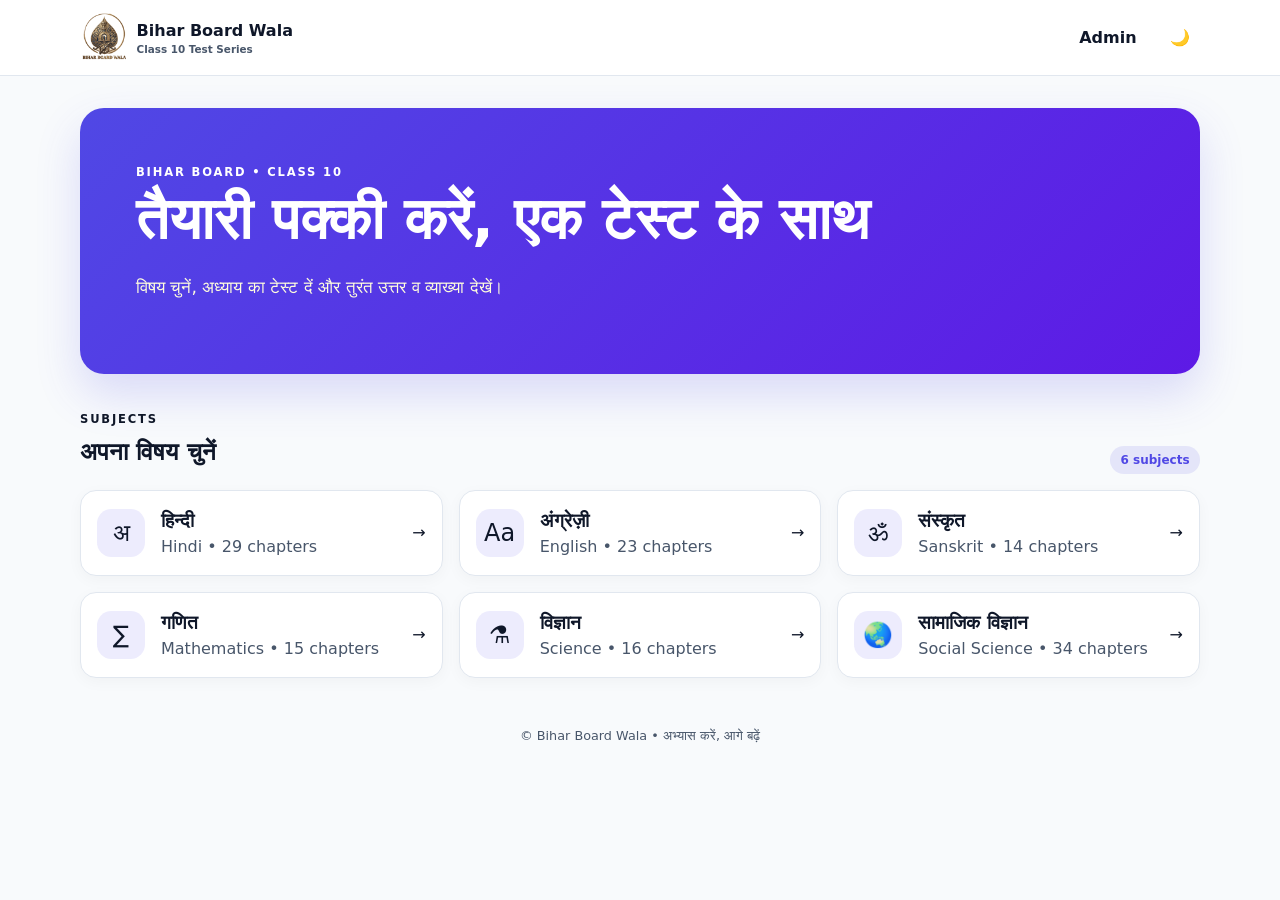
==== index.html @ a0577cb4 "Initial commit of Bihar Board Class 10 test series app. Co-authored-by: Cursor <cursoragent@cursor.c" ====
<!doctype html>
<html lang="hi">
<head>
  <meta charset="utf-8">
  <meta name="viewport" content="width=device-width,initial-scale=1">
  <meta name="theme-color" content="#4f46e5">
  <title>Bihar Board Wala Test Series</title>
  <link rel="icon" href="assets/img/logo-mark.png" type="image/png">
  <link rel="stylesheet" href="assets/css/style.css">
</head>
<body>
  <header class="site-header">
    <a class="brand" href="index.html"><img class="brand-logo" src="assets/img/logo.png" alt="Bihar Board Wala" width="46" height="50"><span>Bihar Board Wala<small>Class 10 Test Series</small></span></a>
    <nav><a class="btn btn-ghost admin-link" href="admin.html">Admin</a><button class="icon-btn theme-toggle" aria-label="Toggle dark mode"></button></nav>
  </header>
  <main class="container page-stack">
    <section class="hero">
      <span class="eyebrow">BIHAR BOARD • CLASS 10</span>
      <h1>तैयारी पक्की करें, एक टेस्ट के साथ</h1>
      <p>विषय चुनें, अध्याय का टेस्ट दें और तुरंत उत्तर व व्याख्या देखें।</p>
    </section>
    <section>
      <div class="section-heading"><div><span class="eyebrow">SUBJECTS</span><h2>अपना विषय चुनें</h2></div><span id="subject-count" class="badge badge-primary">6 subjects</span></div>
      <div id="subjects-grid" class="subject-grid loading-block">Loading subjects…</div>
    </section>
    <section id="history-section" hidden>
      <div class="section-heading"><div><span class="eyebrow">YOUR PROGRESS</span><h2>हाल के परिणाम</h2></div><button id="clear-history" class="btn btn-ghost">Clear</button></div>
      <div id="history-list" class="history-list"></div>
    </section>
  </main>
  <footer>© Bihar Board Wala • अभ्यास करें, आगे बढ़ें</footer>
  <script src="assets/js/ui.js"></script>
  <script src="assets/js/data.js"></script>
  <script>
    (async () => {
      try {
        const manifest = await BBWData.loadManifest();
        const subjects = manifest.classes[0].subjects;
        document.querySelector("#subject-count").textContent = `${subjects.length} subjects`;
        document.querySelector("#subjects-grid").classList.remove("loading-block");
        document.querySelector("#subjects-grid").innerHTML = subjects.map((s, i) => `
          <a class="subject-card" href="subject.html?subject=${encodeURIComponent(s.slug)}">
            <span class="subject-icon">${BBWUI.subjectIcon(s.slug)}</span>
            <div><h3>${BBWUI.escape(s.name.hi)}</h3><p>${BBWUI.escape(s.name.en)} • ${s.chapters.length} chapter${s.chapters.length === 1 ? "" : "s"}</p></div>
            <span class="arrow">→</span>
          </a>`).join("");
        renderHistory();
      } catch (error) {
        document.querySelector("#subjects-grid").innerHTML = BBWUI.errorState(error.message);
      }
    })();
    function renderHistory() {
      const history = BBWData.getHistory().slice(0, 6);
      if (!history.length) return;
      document.querySelector("#history-section").hidden = false;
      document.querySelector("#history-list").innerHTML = history.map(r => `
        <a class="history-row" href="result.html?attempt=${encodeURIComponent(r.attemptId)}">
          <span class="score-mini ${r.passed ? "success" : "warning"}">${Math.round(r.score)}%</span>
          <span><strong>${BBWUI.escape(r.quizTitle)}</strong><small>${new Date(r.submittedAt).toLocaleDateString("hi-IN")} • ${r.correctAnswers}/${r.totalQuestions} correct</small></span>
          <span class="arrow">→</span>
        </a>`).join("");
    }
    document.querySelector("#clear-history").addEventListener("click", () => { if (confirm("सभी पुराने परिणाम हटाएँ?")) { BBWData.clearHistory(); location.reload(); } });
  </script>
</body>
</html>
---- assets/css/style.css ----
:root{--background:210 40% 98%;--foreground:222 47% 11%;--card:0 0% 100%;--border:214 32% 91%;--muted:210 40% 96%;--muted-foreground:215 19% 35%;--primary:243 75% 59%;--warning:38 92% 50%;--success:160 84% 39%;--destructive:0 68% 54%;--radius:1rem;color-scheme:light}
.dark{--background:222 47% 7%;--foreground:210 40% 96%;--card:222 40% 11%;--border:217 25% 20%;--muted:217 25% 16%;--muted-foreground:215 20% 70%;--primary:243 80% 70%;--warning:38 92% 55%;--success:160 70% 46%;--destructive:0 75% 62%;color-scheme:dark}
*{box-sizing:border-box}html{scroll-behavior:smooth}body{margin:0;background:hsl(var(--background));color:hsl(var(--foreground));font-family:"Noto Sans Devanagari","Nirmala UI","Mangal",system-ui,sans-serif;line-height:1.5}button,input,textarea,select{font:inherit;color:inherit}button,a{touch-action:manipulation}a{color:inherit;text-decoration:none}button{cursor:pointer}button:disabled{cursor:not-allowed;opacity:.55}:focus-visible{outline:3px solid hsl(var(--primary)/.35);outline-offset:2px}.container{width:min(1120px,calc(100% - 2rem));margin:auto}.page-stack>*+*{margin-top:2rem}.site-header{position:relative;z-index:30;display:flex;align-items:center;justify-content:space-between;gap:1rem;padding:.8rem max(1rem,calc((100% - 1120px)/2));border-bottom:1px solid hsl(var(--border));background:hsl(var(--card)/.9);backdrop-filter:blur(12px)}.brand{display:flex;align-items:center;gap:.65rem;font-weight:800}.brand small{display:block;color:hsl(var(--muted-foreground));font-size:.65rem;font-weight:600;line-height:1.25;max-width:7.5rem}.brand-logo{display:block;height:3.1rem;width:auto;object-fit:contain}.site-header nav,.button-row{display:flex;align-items:center;gap:.5rem;flex-wrap:wrap}.icon-btn,.btn{border:1px solid transparent;border-radius:.75rem;background:none;padding:.65rem .9rem;font-weight:700}.icon-btn{width:2.5rem;height:2.5rem;padding:0}.btn-primary{background:hsl(var(--primary));color:white}.btn-saffron{background:hsl(var(--warning));color:#201300}.btn-outline{border-color:hsl(var(--border));background:hsl(var(--card))}.btn-ghost:hover,.icon-btn:hover{background:hsl(var(--muted))}.btn-danger{background:hsl(var(--destructive));color:white}.btn-success{background:hsl(var(--success));color:white}.btn-block{width:100%}.hero,.subject-hero{margin-top:2rem;padding:clamp(1.5rem,5vw,3.5rem);border-radius:calc(var(--radius) + .5rem);background:linear-gradient(135deg,hsl(var(--primary)),hsl(260 80% 50%));color:white;box-shadow:0 20px 45px hsl(var(--primary)/.18)}.hero{min-height:260px;display:flex;flex-direction:column;justify-content:center}.hero h1,.subject-hero h1{margin:.4rem 0;font-size:clamp(2rem,7vw,3.6rem);line-height:1.1}.hero p{max-width:650px;font-size:1.08rem;color:#fffddd}.eyebrow{font-size:.72rem;font-weight:900;letter-spacing:.16em}.section-heading{display:flex;justify-content:space-between;align-items:end;gap:1rem}.section-heading h2{margin:.25rem 0}.badge,.chip{display:inline-flex;align-items:center;gap:.35rem;border-radius:99px;padding:.3rem .65rem;font-size:.75rem;font-weight:800}.badge-primary{background:hsl(var(--primary)/.12);color:hsl(var(--primary))}.subject-grid{display:grid;grid-template-columns:1fr;gap:1rem;margin-top:1rem}.subject-card,.chapter-card,.history-row,.card{border:1px solid hsl(var(--border));background:hsl(var(--card));border-radius:var(--radius);box-shadow:0 4px 15px hsl(222 47% 11%/.035)}.subject-card,.chapter-card,.history-row{display:flex;align-items:center;gap:1rem;padding:1rem;transition:.18s}.subject-card:hover,.chapter-card:hover{transform:translateY(-2px);border-color:hsl(var(--primary)/.4);box-shadow:0 12px 28px hsl(var(--primary)/.09)}.subject-card h3,.subject-card p{margin:0}.subject-card p,.chapter-info small,.history-row small{display:block;color:hsl(var(--muted-foreground))}.subject-icon{display:grid;place-items:center;width:3rem;height:3rem;border-radius:.9rem;background:hsl(var(--primary)/.1);font-size:1.5rem}.subject-icon.large{width:4rem;height:4rem;font-size:2rem}.arrow{margin-left:auto}.chapter-list,.history-list{display:grid;gap:.8rem;margin-top:1rem}.chapter-number{font-weight:900;color:hsl(var(--primary))}.chapter-info{flex:1}.chapter-card.is-soon{opacity:.72;cursor:default;pointer-events:none}.chapter-info .chip{margin-right:.35rem}.score-mini{display:grid;place-items:center;width:3rem;height:3rem;border-radius:50%;font-weight:900}.score-mini.success{background:hsl(var(--success)/.12);color:hsl(var(--success))}.score-mini.warning{background:hsl(var(--warning)/.15);color:#8a5800}.empty-state,.error-state{text-align:center;padding:2rem;border:1px dashed hsl(var(--border));border-radius:var(--radius);color:hsl(var(--muted-foreground))}.error-state strong{display:block;color:hsl(var(--destructive))}.loading-block{color:hsl(var(--muted-foreground))}.breadcrumbs{display:flex;gap:.5rem;margin-top:1.2rem;color:hsl(var(--muted-foreground));font-size:.85rem}.subject-hero{display:flex;align-items:center;gap:1rem}.subject-hero p{margin:0;color:#eee}footer{text-align:center;padding:3rem 1rem;color:hsl(var(--muted-foreground));font-size:.8rem}
.card{padding:1rem}.card h1,.card h2,.card h3{margin-top:0}.stats-grid{display:grid;grid-template-columns:repeat(2,1fr);gap:.75rem}.stats-grid .card strong{display:block;font-size:1.35rem;margin-bottom:.2rem}.stat{text-align:center;padding:1rem;border-right:1px solid hsl(var(--border))}.stat:last-child{border:0}.stat strong{display:block;font-size:1.5rem}.muted{color:hsl(var(--muted-foreground))}.success{color:hsl(var(--success))}.warning{color:hsl(var(--warning))}.destructive{color:hsl(var(--destructive))}.progress{height:.55rem;border-radius:99px;background:hsl(var(--muted));overflow:hidden}.progress>span{display:block;height:100%;background:hsl(var(--warning));transition:width .2s}.chips{display:flex;flex-wrap:wrap;gap:.5rem}.chip{border:1px solid hsl(var(--border));background:hsl(var(--muted))}.chip.good{border-color:hsl(var(--success)/.3);background:hsl(var(--success)/.1);color:hsl(var(--success))}.chip.bad{border-color:hsl(var(--destructive)/.3);background:hsl(var(--destructive)/.1);color:hsl(var(--destructive))}.instructions{padding-left:1.4rem}.instructions li{margin:.55rem 0}.quiz-start{max-width:760px;margin:2rem auto}.start-header{margin:-1rem -1rem 1rem;padding:2rem 1rem;text-align:center;border-radius:var(--radius) var(--radius) 0 0;background:linear-gradient(135deg,hsl(var(--primary)),hsl(260 80% 50%));color:white}.start-stats{display:grid;grid-template-columns:repeat(3,1fr);margin:0 -1rem 1rem}.quiz-shell{padding-bottom:6rem}.quiz-top{position:sticky;top:0;z-index:20;padding:.7rem 1rem;border-bottom:1px solid hsl(var(--border));background:hsl(var(--background)/.94);backdrop-filter:blur(12px)}.quiz-top-row{display:flex;align-items:center;gap:.6rem}.timer{margin-left:auto;font-variant-numeric:tabular-nums;font-weight:900}.timer.warn{color:hsl(var(--warning))}.timer.danger{color:hsl(var(--destructive));animation:pulse .8s infinite}.urgent{margin:.7rem -1rem -.7rem;padding:.5rem;text-align:center;background:hsl(var(--destructive)/.1);color:hsl(var(--destructive));font-weight:800}.quiz-layout{width:min(1100px,calc(100% - 1.4rem));margin:1rem auto;display:grid;gap:1rem}.question-card{padding:0;overflow:hidden}.question-head{padding:1rem;background:hsl(var(--muted)/.55);border-bottom:1px solid hsl(var(--border))}.question-text{font-size:1.06rem;font-weight:700}.options{display:grid;gap:.65rem;padding:1rem}.option{display:flex;align-items:flex-start;gap:.75rem;padding:.9rem;border:1px solid hsl(var(--border));border-radius:.8rem;cursor:pointer}.option:hover,.option.selected{border-color:hsl(var(--warning)/.65);background:hsl(var(--warning)/.08)}.option input{position:absolute;opacity:0}.letter{display:grid;place-items:center;min-width:1.7rem;height:1.7rem;border-radius:50%;border:1px solid hsl(var(--border));font-weight:800}.selected .letter{background:hsl(var(--warning));color:#211400}.quiz-actions{display:flex;justify-content:space-between;gap:.5rem;flex-wrap:wrap;margin-top:1rem}.palette{display:grid;grid-template-columns:repeat(5,1fr);gap:.45rem}.palette button{aspect-ratio:1;border:1px solid hsl(var(--border));border-radius:.55rem;background:hsl(var(--background))}.palette button.answered{color:hsl(var(--success));background:hsl(var(--success)/.1)}.palette button.marked{box-shadow:inset 0 -4px hsl(var(--warning))}.palette button.current{outline:2px solid hsl(var(--primary));color:hsl(var(--primary))}.quiz-mobile-bar{position:fixed;z-index:25;left:0;right:0;bottom:0;display:flex;gap:.5rem;padding:.65rem;background:hsl(var(--card)/.95);border-top:1px solid hsl(var(--border))}.quiz-mobile-bar .btn{flex:1}.paused{padding:5rem 1rem;text-align:center}.sheet-backdrop{position:fixed;inset:0;z-index:90;background:#0008;display:grid;align-items:end}.sheet{max-height:85vh;overflow:auto;background:hsl(var(--card));border-radius:1.25rem 1.25rem 0 0;padding:1rem}.sheet-head{display:flex;align-items:center;justify-content:space-between}.sheet-head h2{margin:0}.sheet-close{border:0;background:transparent;font-size:1.5rem}.review-summary{display:grid;grid-template-columns:repeat(3,1fr);gap:.6rem;text-align:center}.review-summary strong{display:block;font-size:1.8rem}.result-wrap{max-width:900px;margin:2rem auto}.result-hero{border-color:hsl(var(--success)/.3)}.result-score{font-size:3.5rem;font-weight:900}.result-actions{display:flex;flex-wrap:wrap;gap:.6rem}.result-actions>*{flex:1}.review-filter{display:flex;gap:.4rem;overflow:auto;margin:1rem 0}.review-filter .active{background:hsl(var(--primary));color:white}.review-card{margin:.75rem 0}.review-card.correct{border-left:5px solid hsl(var(--success))}.review-card.wrong{border-left:5px solid hsl(var(--destructive))}.review-card.skipped{border-left:5px solid hsl(var(--warning))}.answer-line{padding:.55rem;border-radius:.5rem;background:hsl(var(--muted));margin:.4rem 0}.explanation{margin-top:.7rem;padding:.8rem;border-radius:.7rem;background:hsl(var(--primary)/.07)}
.admin-page{max-width:1200px;margin:1.5rem auto}.admin-grid{display:grid;gap:1rem}.admin-subject-tabs{display:flex;flex-wrap:wrap;gap:.45rem;margin:.8rem 0}.admin-subject-tabs button{border:1px solid hsl(var(--border));background:hsl(var(--card));border-radius:99px;padding:.45rem .8rem}.admin-subject-tabs button.active,.review-filter .active{background:hsl(var(--primary));color:white;border-color:transparent}.admin-subject-tabs small{opacity:.75;margin-left:.2rem}.admin-chapter-list{display:grid;gap:.5rem;max-height:360px;overflow:auto;margin-top:.7rem}.admin-chapter-item{display:flex;align-items:center;gap:.8rem;width:100%;text-align:left;padding:.75rem .9rem;border:1px solid hsl(var(--border));border-radius:.85rem;background:hsl(var(--background))}.admin-chapter-item.is-selected{border-color:hsl(var(--primary));background:hsl(var(--primary)/.08);box-shadow:0 0 0 3px hsl(var(--primary)/.12)}.admin-test-strip{display:flex;flex-wrap:wrap;gap:.45rem;margin-top:.7rem}.admin-test-item{border:1px solid hsl(var(--border));background:hsl(var(--card));border-radius:99px;padding:.4rem .8rem}.admin-test-item small{opacity:.75;margin-left:.15rem}.admin-test-item.is-selected{border-color:hsl(var(--primary));background:hsl(var(--primary)/.1);color:hsl(var(--primary))}.admin-test-item.is-new{border-style:dashed}.upload-zone{display:grid;place-items:center;min-height:150px;border:2px dashed hsl(var(--border));border-radius:var(--radius);text-align:center;padding:1rem;cursor:pointer}.upload-zone.drag{border-color:hsl(var(--primary));background:hsl(var(--primary)/.07)}textarea,input,select{width:100%;padding:.7rem;border:1px solid hsl(var(--border));border-radius:.65rem;background:hsl(var(--background))}textarea{min-height:100px;resize:vertical}.form-grid{display:grid;grid-template-columns:1fr;gap:.8rem}.field label,.field>span{display:block;margin-bottom:.3rem;font-size:.8rem;font-weight:800}.check-row{display:flex;align-items:center;gap:.6rem}.check-row input{width:auto}.admin-status{padding:.8rem;border-radius:.7rem;background:hsl(var(--muted))}.issue-list{max-height:220px;overflow:auto}.question-editor{padding:1rem;border:1px solid hsl(var(--border));border-radius:.8rem;margin:.8rem 0}.editor-toolbar{display:flex;justify-content:flex-end;gap:.3rem;flex-wrap:wrap}.answer-key{display:grid;gap:.7rem}.answer-item{padding:.8rem;border:1px solid hsl(var(--border));border-radius:.7rem}.math-display{display:block;overflow-x:auto;margin:.4rem 0}.sr-only{position:absolute;width:1px;height:1px;overflow:hidden;clip:rect(0,0,0,0)}
@keyframes pulse{50%{opacity:.55}}@media(min-width:650px){.subject-grid{grid-template-columns:repeat(2,1fr)}.stats-grid{grid-template-columns:repeat(4,1fr)}.form-grid{grid-template-columns:repeat(2,1fr)}.field.wide{grid-column:1/-1}.sheet{width:min(560px,100%);margin:auto;border-radius:1.25rem}.sheet-backdrop{place-items:center}}@media(min-width:900px){.subject-grid{grid-template-columns:repeat(3,1fr)}.quiz-layout{grid-template-columns:minmax(0,1fr) 280px}.palette-card{position:sticky;top:110px;height:max-content}.quiz-mobile-bar{display:none}.quiz-shell{padding-bottom:1rem}.admin-grid{grid-template-columns:360px minmax(0,1fr)}}@media(max-width:600px){.admin-link{display:none}.btn{padding:.6rem .7rem}.chapter-card{align-items:flex-start}.chapter-card>.btn{display:none}}@media print{.site-header,.result-actions,.review-filter,footer{display:none!important}body{background:white;color:black}.card{box-shadow:none;break-inside:avoid}.result-wrap{margin:0;max-width:none}}
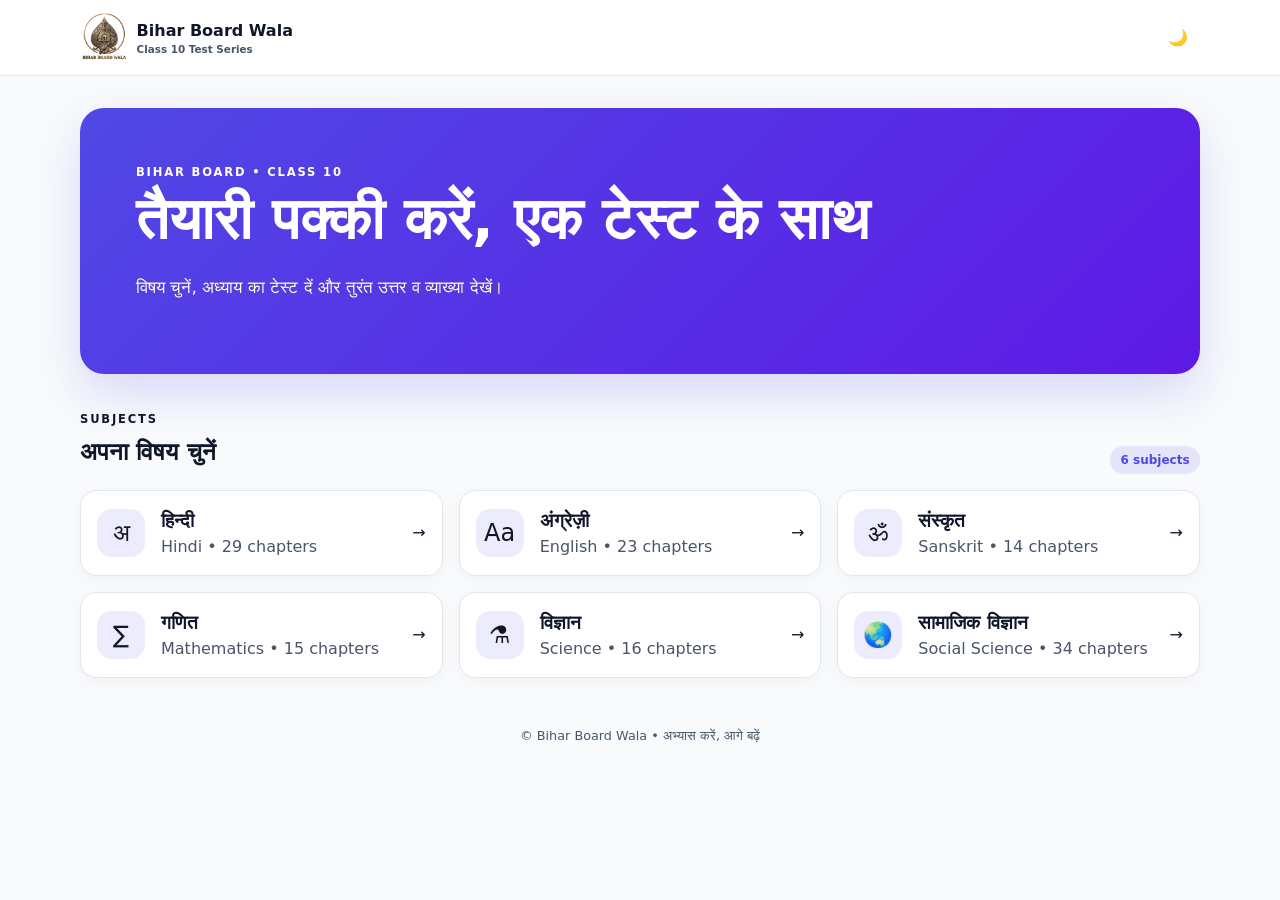
==== commit e29e66dc: "Unlink the admin page and move it to an unguessable URL Students could reach the publisher UI from a" ====
--- a/index.html
+++ b/index.html
@@ -11,7 +11,7 @@
 <body>
   <header class="site-header">
     <a class="brand" href="index.html"><img class="brand-logo" src="assets/img/logo.png" alt="Bihar Board Wala" width="46" height="50"><span>Bihar Board Wala<small>Class 10 Test Series</small></span></a>
-    <nav><a class="btn btn-ghost admin-link" href="admin.html">Admin</a><button class="icon-btn theme-toggle" aria-label="Toggle dark mode"></button></nav>
+    <nav><button class="icon-btn theme-toggle" aria-label="Toggle dark mode"></button></nav>
   </header>
   <main class="container page-stack">
     <section class="hero">
--- a/assets/css/style.css
+++ b/assets/css/style.css
@@ -1,6 +1,6 @@
 :root{--background:210 40% 98%;--foreground:222 47% 11%;--card:0 0% 100%;--border:214 32% 91%;--muted:210 40% 96%;--muted-foreground:215 19% 35%;--primary:243 75% 59%;--warning:38 92% 50%;--success:160 84% 39%;--destructive:0 68% 54%;--radius:1rem;color-scheme:light}
 .dark{--background:222 47% 7%;--foreground:210 40% 96%;--card:222 40% 11%;--border:217 25% 20%;--muted:217 25% 16%;--muted-foreground:215 20% 70%;--primary:243 80% 70%;--warning:38 92% 55%;--success:160 70% 46%;--destructive:0 75% 62%;color-scheme:dark}
-*{box-sizing:border-box}html{scroll-behavior:smooth}body{margin:0;background:hsl(var(--background));color:hsl(var(--foreground));font-family:"Noto Sans Devanagari","Nirmala UI","Mangal",system-ui,sans-serif;line-height:1.5}button,input,textarea,select{font:inherit;color:inherit}button,a{touch-action:manipulation}a{color:inherit;text-decoration:none}button{cursor:pointer}button:disabled{cursor:not-allowed;opacity:.55}:focus-visible{outline:3px solid hsl(var(--primary)/.35);outline-offset:2px}.container{width:min(1120px,calc(100% - 2rem));margin:auto}.page-stack>*+*{margin-top:2rem}.site-header{position:relative;z-index:30;display:flex;align-items:center;justify-content:space-between;gap:1rem;padding:.8rem max(1rem,calc((100% - 1120px)/2));border-bottom:1px solid hsl(var(--border));background:hsl(var(--card)/.9);backdrop-filter:blur(12px)}.brand{display:flex;align-items:center;gap:.65rem;font-weight:800}.brand small{display:block;color:hsl(var(--muted-foreground));font-size:.65rem;font-weight:600;line-height:1.25;max-width:7.5rem}.brand-logo{display:block;height:3.1rem;width:auto;object-fit:contain}.site-header nav,.button-row{display:flex;align-items:center;gap:.5rem;flex-wrap:wrap}.icon-btn,.btn{border:1px solid transparent;border-radius:.75rem;background:none;padding:.65rem .9rem;font-weight:700}.icon-btn{width:2.5rem;height:2.5rem;padding:0}.btn-primary{background:hsl(var(--primary));color:white}.btn-saffron{background:hsl(var(--warning));color:#201300}.btn-outline{border-color:hsl(var(--border));background:hsl(var(--card))}.btn-ghost:hover,.icon-btn:hover{background:hsl(var(--muted))}.btn-danger{background:hsl(var(--destructive));color:white}.btn-success{background:hsl(var(--success));color:white}.btn-block{width:100%}.hero,.subject-hero{margin-top:2rem;padding:clamp(1.5rem,5vw,3.5rem);border-radius:calc(var(--radius) + .5rem);background:linear-gradient(135deg,hsl(var(--primary)),hsl(260 80% 50%));color:white;box-shadow:0 20px 45px hsl(var(--primary)/.18)}.hero{min-height:260px;display:flex;flex-direction:column;justify-content:center}.hero h1,.subject-hero h1{margin:.4rem 0;font-size:clamp(2rem,7vw,3.6rem);line-height:1.1}.hero p{max-width:650px;font-size:1.08rem;color:#fffddd}.eyebrow{font-size:.72rem;font-weight:900;letter-spacing:.16em}.section-heading{display:flex;justify-content:space-between;align-items:end;gap:1rem}.section-heading h2{margin:.25rem 0}.badge,.chip{display:inline-flex;align-items:center;gap:.35rem;border-radius:99px;padding:.3rem .65rem;font-size:.75rem;font-weight:800}.badge-primary{background:hsl(var(--primary)/.12);color:hsl(var(--primary))}.subject-grid{display:grid;grid-template-columns:1fr;gap:1rem;margin-top:1rem}.subject-card,.chapter-card,.history-row,.card{border:1px solid hsl(var(--border));background:hsl(var(--card));border-radius:var(--radius);box-shadow:0 4px 15px hsl(222 47% 11%/.035)}.subject-card,.chapter-card,.history-row{display:flex;align-items:center;gap:1rem;padding:1rem;transition:.18s}.subject-card:hover,.chapter-card:hover{transform:translateY(-2px);border-color:hsl(var(--primary)/.4);box-shadow:0 12px 28px hsl(var(--primary)/.09)}.subject-card h3,.subject-card p{margin:0}.subject-card p,.chapter-info small,.history-row small{display:block;color:hsl(var(--muted-foreground))}.subject-icon{display:grid;place-items:center;width:3rem;height:3rem;border-radius:.9rem;background:hsl(var(--primary)/.1);font-size:1.5rem}.subject-icon.large{width:4rem;height:4rem;font-size:2rem}.arrow{margin-left:auto}.chapter-list,.history-list{display:grid;gap:.8rem;margin-top:1rem}.chapter-number{font-weight:900;color:hsl(var(--primary))}.chapter-info{flex:1}.chapter-card.is-soon{opacity:.72;cursor:default;pointer-events:none}.chapter-info .chip{margin-right:.35rem}.score-mini{display:grid;place-items:center;width:3rem;height:3rem;border-radius:50%;font-weight:900}.score-mini.success{background:hsl(var(--success)/.12);color:hsl(var(--success))}.score-mini.warning{background:hsl(var(--warning)/.15);color:#8a5800}.empty-state,.error-state{text-align:center;padding:2rem;border:1px dashed hsl(var(--border));border-radius:var(--radius);color:hsl(var(--muted-foreground))}.error-state strong{display:block;color:hsl(var(--destructive))}.loading-block{color:hsl(var(--muted-foreground))}.breadcrumbs{display:flex;gap:.5rem;margin-top:1.2rem;color:hsl(var(--muted-foreground));font-size:.85rem}.subject-hero{display:flex;align-items:center;gap:1rem}.subject-hero p{margin:0;color:#eee}footer{text-align:center;padding:3rem 1rem;color:hsl(var(--muted-foreground));font-size:.8rem}
-.card{padding:1rem}.card h1,.card h2,.card h3{margin-top:0}.stats-grid{display:grid;grid-template-columns:repeat(2,1fr);gap:.75rem}.stats-grid .card strong{display:block;font-size:1.35rem;margin-bottom:.2rem}.stat{text-align:center;padding:1rem;border-right:1px solid hsl(var(--border))}.stat:last-child{border:0}.stat strong{display:block;font-size:1.5rem}.muted{color:hsl(var(--muted-foreground))}.success{color:hsl(var(--success))}.warning{color:hsl(var(--warning))}.destructive{color:hsl(var(--destructive))}.progress{height:.55rem;border-radius:99px;background:hsl(var(--muted));overflow:hidden}.progress>span{display:block;height:100%;background:hsl(var(--warning));transition:width .2s}.chips{display:flex;flex-wrap:wrap;gap:.5rem}.chip{border:1px solid hsl(var(--border));background:hsl(var(--muted))}.chip.good{border-color:hsl(var(--success)/.3);background:hsl(var(--success)/.1);color:hsl(var(--success))}.chip.bad{border-color:hsl(var(--destructive)/.3);background:hsl(var(--destructive)/.1);color:hsl(var(--destructive))}.instructions{padding-left:1.4rem}.instructions li{margin:.55rem 0}.quiz-start{max-width:760px;margin:2rem auto}.start-header{margin:-1rem -1rem 1rem;padding:2rem 1rem;text-align:center;border-radius:var(--radius) var(--radius) 0 0;background:linear-gradient(135deg,hsl(var(--primary)),hsl(260 80% 50%));color:white}.start-stats{display:grid;grid-template-columns:repeat(3,1fr);margin:0 -1rem 1rem}.quiz-shell{padding-bottom:6rem}.quiz-top{position:sticky;top:0;z-index:20;padding:.7rem 1rem;border-bottom:1px solid hsl(var(--border));background:hsl(var(--background)/.94);backdrop-filter:blur(12px)}.quiz-top-row{display:flex;align-items:center;gap:.6rem}.timer{margin-left:auto;font-variant-numeric:tabular-nums;font-weight:900}.timer.warn{color:hsl(var(--warning))}.timer.danger{color:hsl(var(--destructive));animation:pulse .8s infinite}.urgent{margin:.7rem -1rem -.7rem;padding:.5rem;text-align:center;background:hsl(var(--destructive)/.1);color:hsl(var(--destructive));font-weight:800}.quiz-layout{width:min(1100px,calc(100% - 1.4rem));margin:1rem auto;display:grid;gap:1rem}.question-card{padding:0;overflow:hidden}.question-head{padding:1rem;background:hsl(var(--muted)/.55);border-bottom:1px solid hsl(var(--border))}.question-text{font-size:1.06rem;font-weight:700}.options{display:grid;gap:.65rem;padding:1rem}.option{display:flex;align-items:flex-start;gap:.75rem;padding:.9rem;border:1px solid hsl(var(--border));border-radius:.8rem;cursor:pointer}.option:hover,.option.selected{border-color:hsl(var(--warning)/.65);background:hsl(var(--warning)/.08)}.option input{position:absolute;opacity:0}.letter{display:grid;place-items:center;min-width:1.7rem;height:1.7rem;border-radius:50%;border:1px solid hsl(var(--border));font-weight:800}.selected .letter{background:hsl(var(--warning));color:#211400}.quiz-actions{display:flex;justify-content:space-between;gap:.5rem;flex-wrap:wrap;margin-top:1rem}.palette{display:grid;grid-template-columns:repeat(5,1fr);gap:.45rem}.palette button{aspect-ratio:1;border:1px solid hsl(var(--border));border-radius:.55rem;background:hsl(var(--background))}.palette button.answered{color:hsl(var(--success));background:hsl(var(--success)/.1)}.palette button.marked{box-shadow:inset 0 -4px hsl(var(--warning))}.palette button.current{outline:2px solid hsl(var(--primary));color:hsl(var(--primary))}.quiz-mobile-bar{position:fixed;z-index:25;left:0;right:0;bottom:0;display:flex;gap:.5rem;padding:.65rem;background:hsl(var(--card)/.95);border-top:1px solid hsl(var(--border))}.quiz-mobile-bar .btn{flex:1}.paused{padding:5rem 1rem;text-align:center}.sheet-backdrop{position:fixed;inset:0;z-index:90;background:#0008;display:grid;align-items:end}.sheet{max-height:85vh;overflow:auto;background:hsl(var(--card));border-radius:1.25rem 1.25rem 0 0;padding:1rem}.sheet-head{display:flex;align-items:center;justify-content:space-between}.sheet-head h2{margin:0}.sheet-close{border:0;background:transparent;font-size:1.5rem}.review-summary{display:grid;grid-template-columns:repeat(3,1fr);gap:.6rem;text-align:center}.review-summary strong{display:block;font-size:1.8rem}.result-wrap{max-width:900px;margin:2rem auto}.result-hero{border-color:hsl(var(--success)/.3)}.result-score{font-size:3.5rem;font-weight:900}.result-actions{display:flex;flex-wrap:wrap;gap:.6rem}.result-actions>*{flex:1}.review-filter{display:flex;gap:.4rem;overflow:auto;margin:1rem 0}.review-filter .active{background:hsl(var(--primary));color:white}.review-card{margin:.75rem 0}.review-card.correct{border-left:5px solid hsl(var(--success))}.review-card.wrong{border-left:5px solid hsl(var(--destructive))}.review-card.skipped{border-left:5px solid hsl(var(--warning))}.answer-line{padding:.55rem;border-radius:.5rem;background:hsl(var(--muted));margin:.4rem 0}.explanation{margin-top:.7rem;padding:.8rem;border-radius:.7rem;background:hsl(var(--primary)/.07)}
+*{box-sizing:border-box}html{scroll-behavior:smooth}body{margin:0;background:hsl(var(--background));color:hsl(var(--foreground));font-family:"Noto Sans Devanagari","Nirmala UI","Mangal",system-ui,sans-serif;line-height:1.5}button,input,textarea,select{font:inherit;color:inherit}button,a{touch-action:manipulation}a{color:inherit;text-decoration:none}button{cursor:pointer}button:disabled{cursor:not-allowed;opacity:.55}:focus-visible{outline:3px solid hsl(var(--primary)/.35);outline-offset:2px}.container{width:min(1120px,calc(100% - 2rem));margin:auto}.page-stack>*+*{margin-top:2rem}.site-header{position:relative;z-index:30;display:flex;align-items:center;justify-content:space-between;gap:1rem;padding:.8rem max(1rem,calc((100% - 1120px)/2));border-bottom:1px solid hsl(var(--border));background:hsl(var(--card)/.9);backdrop-filter:blur(12px)}.brand{display:flex;align-items:center;gap:.65rem;font-weight:800}.brand small{display:block;color:hsl(var(--muted-foreground));font-size:.65rem;font-weight:600;line-height:1.25;max-width:7.5rem}.brand-logo{display:block;height:3.1rem;width:auto;object-fit:contain}.site-header nav,.button-row{display:flex;align-items:center;gap:.5rem;flex-wrap:wrap}.icon-btn,.btn{border:1px solid transparent;border-radius:.75rem;background:none;padding:.65rem .9rem;font-weight:700}.btn{min-height:2.75rem}.icon-btn{width:2.75rem;height:2.75rem;padding:0}.btn-primary{background:hsl(var(--primary));color:white}.btn-saffron{background:hsl(var(--warning));color:#201300}.btn-outline{border-color:hsl(var(--border));background:hsl(var(--card))}.btn-ghost:hover,.icon-btn:hover{background:hsl(var(--muted))}.btn-danger{background:hsl(var(--destructive));color:white}.btn-success{background:hsl(var(--success));color:white}.btn-block{width:100%}.hero,.subject-hero{margin-top:2rem;padding:clamp(1.5rem,5vw,3.5rem);border-radius:calc(var(--radius) + .5rem);background:linear-gradient(135deg,hsl(var(--primary)),hsl(260 80% 50%));color:white;box-shadow:0 20px 45px hsl(var(--primary)/.18)}.hero{min-height:260px;display:flex;flex-direction:column;justify-content:center}.hero h1,.subject-hero h1{margin:.4rem 0;font-size:clamp(2rem,7vw,3.6rem);line-height:1.1}.hero p{max-width:650px;font-size:1.08rem;color:#fffddd}.eyebrow{font-size:.72rem;font-weight:900;letter-spacing:.16em}.section-heading{display:flex;justify-content:space-between;align-items:end;gap:1rem}.section-heading h2{margin:.25rem 0}.badge,.chip{display:inline-flex;align-items:center;gap:.35rem;border-radius:99px;padding:.3rem .65rem;font-size:.75rem;font-weight:800}.badge-primary{background:hsl(var(--primary)/.12);color:hsl(var(--primary))}.subject-grid{display:grid;grid-template-columns:1fr;gap:1rem;margin-top:1rem}.subject-card,.chapter-card,.history-row,.card{border:1px solid hsl(var(--border));background:hsl(var(--card));border-radius:var(--radius);box-shadow:0 4px 15px hsl(222 47% 11%/.035)}.subject-card,.chapter-card,.history-row{display:flex;align-items:center;gap:1rem;padding:1rem;transition:.18s}.subject-card:hover,.chapter-card:hover{transform:translateY(-2px);border-color:hsl(var(--primary)/.4);box-shadow:0 12px 28px hsl(var(--primary)/.09)}.subject-card h3,.subject-card p{margin:0}.subject-card p,.chapter-info small,.history-row small{display:block;color:hsl(var(--muted-foreground))}.subject-icon{display:grid;place-items:center;width:3rem;height:3rem;border-radius:.9rem;background:hsl(var(--primary)/.1);font-size:1.5rem}.subject-icon.large{width:4rem;height:4rem;font-size:2rem}.arrow{margin-left:auto}.chapter-list,.history-list{display:grid;gap:.8rem;margin-top:1rem}.chapter-number{font-weight:900;color:hsl(var(--primary))}.chapter-info{flex:1}.chapter-card.is-soon{opacity:.72;cursor:default;pointer-events:none}.chapter-info .chip{margin-right:.35rem}.score-mini{display:grid;place-items:center;width:3rem;height:3rem;border-radius:50%;font-weight:900}.score-mini.success{background:hsl(var(--success)/.12);color:hsl(var(--success))}.score-mini.warning{background:hsl(var(--warning)/.15);color:#8a5800}.empty-state,.error-state{text-align:center;padding:2rem;border:1px dashed hsl(var(--border));border-radius:var(--radius);color:hsl(var(--muted-foreground))}.error-state strong{display:block;color:hsl(var(--destructive))}.loading-block{color:hsl(var(--muted-foreground))}.breadcrumbs{display:flex;gap:.5rem;margin-top:1.2rem;color:hsl(var(--muted-foreground));font-size:.85rem}.subject-hero{display:flex;align-items:center;gap:1rem}.subject-hero p{margin:0;color:#eee}footer{text-align:center;padding:3rem 1rem;color:hsl(var(--muted-foreground));font-size:.8rem}
+.card{padding:1rem}.card h1,.card h2,.card h3{margin-top:0}.stats-grid{display:grid;grid-template-columns:repeat(2,1fr);gap:.75rem}.stats-grid .card strong{display:block;font-size:1.35rem;margin-bottom:.2rem}.stat{text-align:center;padding:1rem;border-right:1px solid hsl(var(--border))}.stat:last-child{border:0}.stat strong{display:block;font-size:1.5rem}.muted{color:hsl(var(--muted-foreground))}.success{color:hsl(var(--success))}.warning{color:hsl(var(--warning))}.destructive{color:hsl(var(--destructive))}.progress{height:.55rem;border-radius:99px;background:hsl(var(--muted));overflow:hidden}.progress>span{display:block;height:100%;background:hsl(var(--warning));transition:width .2s}.chips{display:flex;flex-wrap:wrap;gap:.5rem}.chip{border:1px solid hsl(var(--border));background:hsl(var(--muted))}.chip.good{border-color:hsl(var(--success)/.3);background:hsl(var(--success)/.1);color:hsl(var(--success))}.chip.bad{border-color:hsl(var(--destructive)/.3);background:hsl(var(--destructive)/.1);color:hsl(var(--destructive))}.instructions{padding-left:1.4rem}.instructions li{margin:.55rem 0}.quiz-start{max-width:760px;margin:2rem auto}.start-header{margin:-1rem -1rem 1rem;padding:2rem 1rem;text-align:center;border-radius:var(--radius) var(--radius) 0 0;background:linear-gradient(135deg,hsl(var(--primary)),hsl(260 80% 50%));color:white}.start-stats{display:grid;grid-template-columns:repeat(3,1fr);margin:0 -1rem 1rem}.quiz-shell{padding-bottom:6rem}.quiz-top{position:sticky;top:0;z-index:20;padding:.7rem 1rem;border-bottom:1px solid hsl(var(--border));background:hsl(var(--background)/.94);backdrop-filter:blur(12px)}.quiz-top-row{display:flex;align-items:center;gap:.6rem}.timer{margin-left:auto;font-variant-numeric:tabular-nums;font-weight:900}.timer.warn{color:hsl(var(--warning))}.timer.danger{color:hsl(var(--destructive));animation:pulse .8s infinite}.urgent{margin:.7rem -1rem -.7rem;padding:.5rem;text-align:center;background:hsl(var(--destructive)/.1);color:hsl(var(--destructive));font-weight:800}.quiz-layout{width:min(1100px,calc(100% - 1.4rem));margin:1rem auto;display:grid;gap:1rem}.palette-card{display:none}.question-card{padding:0;overflow:hidden}.question-head{padding:1rem;background:hsl(var(--muted)/.55);border-bottom:1px solid hsl(var(--border))}.question-text{font-size:1.06rem;font-weight:700}.options{display:grid;gap:.65rem;padding:1rem}.option{display:flex;align-items:flex-start;gap:.75rem;padding:.9rem;border:1px solid hsl(var(--border));border-radius:.8rem;cursor:pointer}.option:hover,.option.selected{border-color:hsl(var(--warning)/.65);background:hsl(var(--warning)/.08)}.option input{position:absolute;opacity:0}.letter{display:grid;place-items:center;min-width:1.7rem;height:1.7rem;border-radius:50%;border:1px solid hsl(var(--border));font-weight:800}.selected .letter{background:hsl(var(--warning));color:#211400}.quiz-actions{display:flex;justify-content:space-between;gap:.5rem;flex-wrap:wrap;margin-top:1rem}.palette{display:grid;grid-template-columns:repeat(5,1fr);gap:.45rem}.palette button{aspect-ratio:1;border:1px solid hsl(var(--border));border-radius:.55rem;background:hsl(var(--background))}.palette button.answered{color:hsl(var(--success));background:hsl(var(--success)/.1)}.palette button.marked{box-shadow:inset 0 -4px hsl(var(--warning))}.palette button.current{outline:2px solid hsl(var(--primary));color:hsl(var(--primary))}.quiz-mobile-bar{position:fixed;z-index:25;left:0;right:0;bottom:0;display:flex;gap:.5rem;padding:.65rem;background:hsl(var(--card)/.95);border-top:1px solid hsl(var(--border))}.quiz-mobile-bar .btn{flex:1}.paused{padding:5rem 1rem;text-align:center}.sheet-backdrop{position:fixed;inset:0;z-index:90;background:#0008;display:grid;align-items:end}body.sheet-open{overflow:hidden}.sheet{max-height:85vh;max-height:85dvh;overflow:auto;overscroll-behavior:contain;background:hsl(var(--card));border-radius:1.25rem 1.25rem 0 0;padding:1rem}.sheet-head{display:flex;align-items:center;justify-content:space-between}.sheet-head h2{margin:0}.sheet-close{border:0;background:transparent;font-size:1.5rem;min-width:2.75rem;min-height:2.75rem}.review-summary{display:grid;grid-template-columns:repeat(3,1fr);gap:.6rem;text-align:center}.review-summary strong{display:block;font-size:1.8rem}.result-wrap{max-width:900px;margin:2rem auto}.result-hero{border-color:hsl(var(--success)/.3)}.result-score{font-size:3.5rem;font-weight:900}.result-actions{display:flex;flex-wrap:wrap;gap:.6rem}.result-actions>*{flex:1}.review-filter{display:flex;gap:.4rem;overflow:auto;margin:1rem 0}.review-filter .active{background:hsl(var(--primary));color:white}.review-card{margin:.75rem 0}.review-card.correct{border-left:5px solid hsl(var(--success))}.review-card.wrong{border-left:5px solid hsl(var(--destructive))}.review-card.skipped{border-left:5px solid hsl(var(--warning))}.answer-line{padding:.55rem;border-radius:.5rem;background:hsl(var(--muted));margin:.4rem 0}.explanation{margin-top:.7rem;padding:.8rem;border-radius:.7rem;background:hsl(var(--primary)/.07)}
 .admin-page{max-width:1200px;margin:1.5rem auto}.admin-grid{display:grid;gap:1rem}.admin-subject-tabs{display:flex;flex-wrap:wrap;gap:.45rem;margin:.8rem 0}.admin-subject-tabs button{border:1px solid hsl(var(--border));background:hsl(var(--card));border-radius:99px;padding:.45rem .8rem}.admin-subject-tabs button.active,.review-filter .active{background:hsl(var(--primary));color:white;border-color:transparent}.admin-subject-tabs small{opacity:.75;margin-left:.2rem}.admin-chapter-list{display:grid;gap:.5rem;max-height:360px;overflow:auto;margin-top:.7rem}.admin-chapter-item{display:flex;align-items:center;gap:.8rem;width:100%;text-align:left;padding:.75rem .9rem;border:1px solid hsl(var(--border));border-radius:.85rem;background:hsl(var(--background))}.admin-chapter-item.is-selected{border-color:hsl(var(--primary));background:hsl(var(--primary)/.08);box-shadow:0 0 0 3px hsl(var(--primary)/.12)}.admin-test-strip{display:flex;flex-wrap:wrap;gap:.45rem;margin-top:.7rem}.admin-test-item{border:1px solid hsl(var(--border));background:hsl(var(--card));border-radius:99px;padding:.4rem .8rem}.admin-test-item small{opacity:.75;margin-left:.15rem}.admin-test-item.is-selected{border-color:hsl(var(--primary));background:hsl(var(--primary)/.1);color:hsl(var(--primary))}.admin-test-item.is-new{border-style:dashed}.upload-zone{display:grid;place-items:center;min-height:150px;border:2px dashed hsl(var(--border));border-radius:var(--radius);text-align:center;padding:1rem;cursor:pointer}.upload-zone.drag{border-color:hsl(var(--primary));background:hsl(var(--primary)/.07)}textarea,input,select{width:100%;padding:.7rem;border:1px solid hsl(var(--border));border-radius:.65rem;background:hsl(var(--background))}textarea{min-height:100px;resize:vertical}.form-grid{display:grid;grid-template-columns:1fr;gap:.8rem}.field label,.field>span{display:block;margin-bottom:.3rem;font-size:.8rem;font-weight:800}.check-row{display:flex;align-items:center;gap:.6rem}.check-row input{width:auto}.admin-status{padding:.8rem;border-radius:.7rem;background:hsl(var(--muted))}.issue-list{max-height:220px;overflow:auto}.question-editor{padding:1rem;border:1px solid hsl(var(--border));border-radius:.8rem;margin:.8rem 0}.editor-toolbar{display:flex;justify-content:flex-end;gap:.3rem;flex-wrap:wrap}.answer-key{display:grid;gap:.7rem}.answer-item{padding:.8rem;border:1px solid hsl(var(--border));border-radius:.7rem}.math-display{display:block;overflow-x:auto;margin:.4rem 0}.sr-only{position:absolute;width:1px;height:1px;overflow:hidden;clip:rect(0,0,0,0)}
-@keyframes pulse{50%{opacity:.55}}@media(min-width:650px){.subject-grid{grid-template-columns:repeat(2,1fr)}.stats-grid{grid-template-columns:repeat(4,1fr)}.form-grid{grid-template-columns:repeat(2,1fr)}.field.wide{grid-column:1/-1}.sheet{width:min(560px,100%);margin:auto;border-radius:1.25rem}.sheet-backdrop{place-items:center}}@media(min-width:900px){.subject-grid{grid-template-columns:repeat(3,1fr)}.quiz-layout{grid-template-columns:minmax(0,1fr) 280px}.palette-card{position:sticky;top:110px;height:max-content}.quiz-mobile-bar{display:none}.quiz-shell{padding-bottom:1rem}.admin-grid{grid-template-columns:360px minmax(0,1fr)}}@media(max-width:600px){.admin-link{display:none}.btn{padding:.6rem .7rem}.chapter-card{align-items:flex-start}.chapter-card>.btn{display:none}}@media print{.site-header,.result-actions,.review-filter,footer{display:none!important}body{background:white;color:black}.card{box-shadow:none;break-inside:avoid}.result-wrap{margin:0;max-width:none}}
+@keyframes pulse{50%{opacity:.55}}@media(min-width:650px){.subject-grid{grid-template-columns:repeat(2,1fr)}.stats-grid{grid-template-columns:repeat(4,1fr)}.form-grid{grid-template-columns:repeat(2,1fr)}.field.wide{grid-column:1/-1}.sheet{width:min(560px,100%);margin:auto;border-radius:1.25rem}.sheet-backdrop{place-items:center}}@media(min-width:900px){.subject-grid{grid-template-columns:repeat(3,1fr)}.quiz-layout{grid-template-columns:minmax(0,1fr) 280px}.palette-card{display:block;position:sticky;top:110px;height:max-content}.quiz-mobile-bar{display:none}.quiz-shell{padding-bottom:1rem}.admin-grid{grid-template-columns:360px minmax(0,1fr)}}@media(max-width:600px){.btn{padding:.6rem .7rem;min-height:2.75rem}.chapter-card{align-items:flex-start}.chapter-card>.btn{display:none}}@media(prefers-reduced-motion:reduce){*,*::before,*::after{animation-duration:.01ms!important;animation-iteration-count:1!important;transition-duration:.01ms!important}html{scroll-behavior:auto}}@media(max-height:480px) and (orientation:landscape){.quiz-top{position:static}.quiz-shell{padding-bottom:4.5rem}.hero{min-height:auto}}@media(max-width:380px){.site-header{gap:.5rem;padding-left:.75rem;padding-right:.75rem}.brand{gap:.45rem;font-size:.95rem;min-width:0}.brand-logo{height:2.4rem}.site-header nav{flex-shrink:0}.stat{padding:.7rem .35rem}.stat strong{font-size:1.2rem}.review-summary strong{font-size:1.4rem}}@media print{.site-header,.result-actions,.review-filter,footer{display:none!important}body{background:white;color:black}.card{box-shadow:none;break-inside:avoid}.result-wrap{margin:0;max-width:none}}
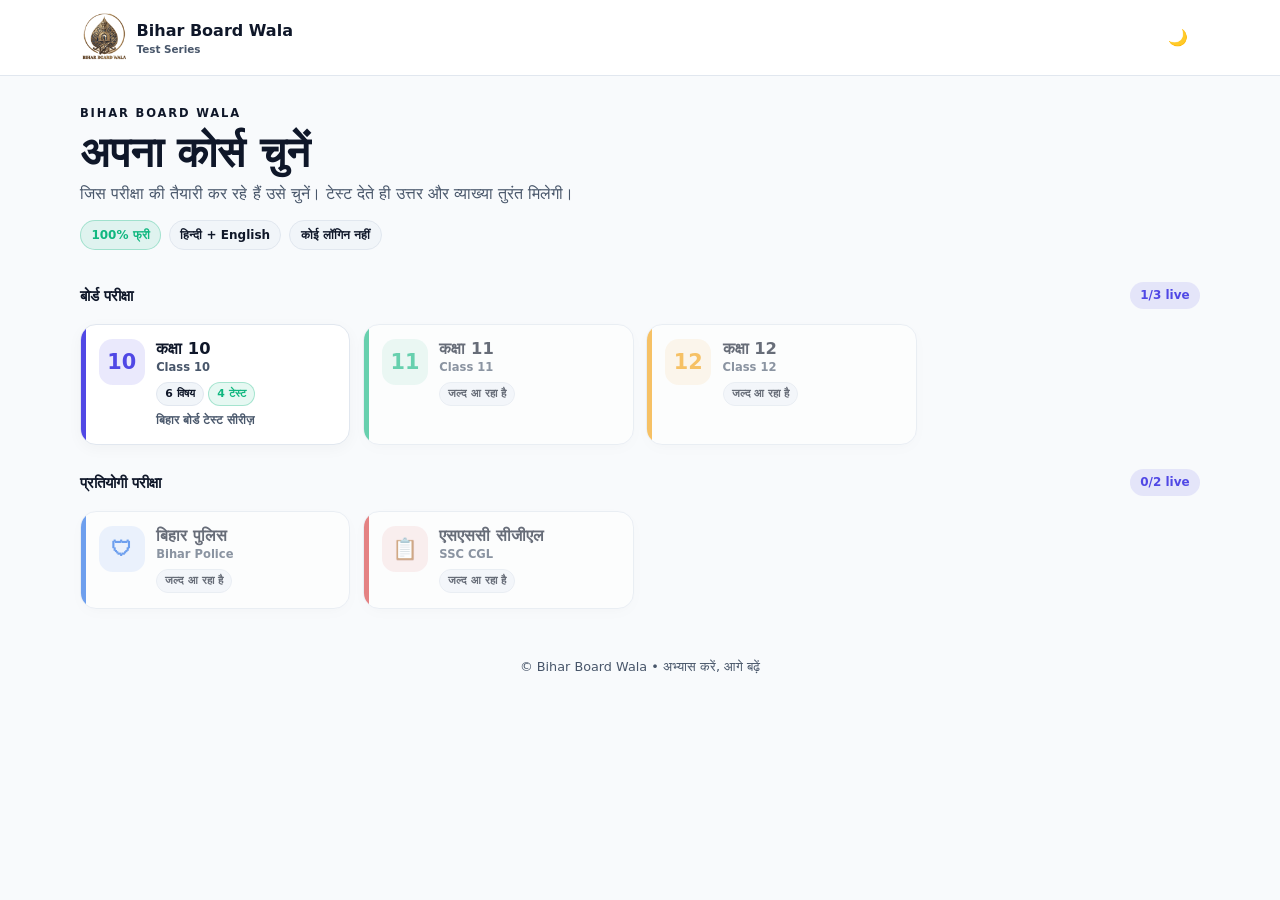
==== commit fa5b9823: "Restructure into a multi-course platform Split the single Class 10 manifest into a small root course" ====
--- a/index.html
+++ b/index.html
@@ -10,19 +10,19 @@
 </head>
 <body>
   <header class="site-header">
-    <a class="brand" href="index.html"><img class="brand-logo" src="assets/img/logo.png" alt="Bihar Board Wala" width="46" height="50"><span>Bihar Board Wala<small>Class 10 Test Series</small></span></a>
+    <a class="brand" href="index.html?pick=1"><img class="brand-logo" src="assets/img/logo.png" alt="Bihar Board Wala" width="46" height="50"><span>Bihar Board Wala<small>Test Series</small></span></a>
     <nav><button class="icon-btn theme-toggle" aria-label="Toggle dark mode"></button></nav>
   </header>
   <main class="container page-stack">
-    <section class="hero">
-      <span class="eyebrow">BIHAR BOARD • CLASS 10</span>
-      <h1>तैयारी पक्की करें, एक टेस्ट के साथ</h1>
-      <p>विषय चुनें, अध्याय का टेस्ट दें और तुरंत उत्तर व व्याख्या देखें।</p>
+    <section class="pick-hero">
+      <span class="eyebrow">BIHAR BOARD WALA</span>
+      <h1>अपना कोर्स चुनें</h1>
+      <p>जिस परीक्षा की तैयारी कर रहे हैं उसे चुनें। टेस्ट देते ही उत्तर और व्याख्या तुरंत मिलेगी।</p>
+      <div class="chips" style="margin-top:.9rem">
+        <span class="chip good">100% फ्री</span><span class="chip">हिन्दी + English</span><span class="chip">कोई लॉगिन नहीं</span>
+      </div>
     </section>
-    <section>
-      <div class="section-heading"><div><span class="eyebrow">SUBJECTS</span><h2>अपना विषय चुनें</h2></div><span id="subject-count" class="badge badge-primary">6 subjects</span></div>
-      <div id="subjects-grid" class="subject-grid loading-block">Loading subjects…</div>
-    </section>
+    <section id="course-groups" class="loading-block">Loading courses…</section>
     <section id="history-section" hidden>
       <div class="section-heading"><div><span class="eyebrow">YOUR PROGRESS</span><h2>हाल के परिणाम</h2></div><button id="clear-history" class="btn btn-ghost">Clear</button></div>
       <div id="history-list" class="history-list"></div>
@@ -32,31 +32,48 @@
   <script src="assets/js/ui.js"></script>
   <script src="assets/js/data.js"></script>
   <script>
+    const redirected = (() => {
+      const params = new URLSearchParams(location.search);
+      if (params.get("pick") === "1") return false;
+      const target = BBWData.courseParam() || BBWData.storedCourse();
+      if (!target) return false;
+      location.replace(`course.html?course=${encodeURIComponent(target)}`);
+      return true;
+    })();
+    const TYPE_LABELS = { board: "बोर्ड परीक्षा", competition: "प्रतियोगी परीक्षा" };
     (async () => {
+      if (redirected) return;
       try {
-        const manifest = await BBWData.loadManifest();
-        const subjects = manifest.classes[0].subjects;
-        document.querySelector("#subject-count").textContent = `${subjects.length} subjects`;
-        document.querySelector("#subjects-grid").classList.remove("loading-block");
-        document.querySelector("#subjects-grid").innerHTML = subjects.map((s, i) => `
-          <a class="subject-card" href="subject.html?subject=${encodeURIComponent(s.slug)}">
-            <span class="subject-icon">${BBWUI.subjectIcon(s.slug)}</span>
-            <div><h3>${BBWUI.escape(s.name.hi)}</h3><p>${BBWUI.escape(s.name.en)} • ${s.chapters.length} chapter${s.chapters.length === 1 ? "" : "s"}</p></div>
-            <span class="arrow">→</span>
-          </a>`).join("");
-        renderHistory();
+        const courses = await BBWData.loadCourses();
+        if (!courses.length) throw new Error("कोई कोर्स नहीं मिला। data/manifest.json जाँचें।");
+        const groups = new Map();
+        courses.forEach(c => {
+          const key = c.type || "other";
+          if (!groups.has(key)) groups.set(key, []);
+          groups.get(key).push(c);
+        });
+        const container = document.querySelector("#course-groups");
+        container.classList.remove("loading-block");
+        container.innerHTML = [...groups].map(([type, list]) => `
+          <div class="course-group">
+            <div class="section-heading"><div><h3>${BBWUI.escape(TYPE_LABELS[type] || "अन्य कोर्स")}</h3></div><span class="badge badge-primary">${list.filter(c => c.status !== "coming-soon").length}/${list.length} live</span></div>
+            <div class="course-grid">${list.map(c => BBWUI.courseCard(c, BBWData.courseProgress(c.slug))).join("")}</div>
+          </div>`).join("");
+        renderHistory(courses);
       } catch (error) {
-        document.querySelector("#subjects-grid").innerHTML = BBWUI.errorState(error.message);
+        document.querySelector("#course-groups").classList.remove("loading-block");
+        document.querySelector("#course-groups").innerHTML = BBWUI.errorState(error.message);
       }
     })();
-    function renderHistory() {
+    function renderHistory(courses) {
+      const names = new Map(courses.map(c => [c.slug, BBWUI.localized(c.name, c.slug)]));
       const history = BBWData.getHistory().slice(0, 6);
       if (!history.length) return;
       document.querySelector("#history-section").hidden = false;
       document.querySelector("#history-list").innerHTML = history.map(r => `
         <a class="history-row" href="result.html?attempt=${encodeURIComponent(r.attemptId)}">
           <span class="score-mini ${r.passed ? "success" : "warning"}">${Math.round(r.score)}%</span>
-          <span><strong>${BBWUI.escape(r.quizTitle)}</strong><small>${new Date(r.submittedAt).toLocaleDateString("hi-IN")} • ${r.correctAnswers}/${r.totalQuestions} correct</small></span>
+          <span><strong>${BBWUI.escape(r.quizTitle)}</strong><small>${BBWUI.escape(names.get(r.course) || r.course)} • ${new Date(r.submittedAt).toLocaleDateString("hi-IN")} • ${r.correctAnswers}/${r.totalQuestions} correct</small></span>
           <span class="arrow">→</span>
         </a>`).join("");
     }
--- a/assets/css/style.css
+++ b/assets/css/style.css
@@ -3,4 +3,5 @@
 *{box-sizing:border-box}html{scroll-behavior:smooth}body{margin:0;background:hsl(var(--background));color:hsl(var(--foreground));font-family:"Noto Sans Devanagari","Nirmala UI","Mangal",system-ui,sans-serif;line-height:1.5}button,input,textarea,select{font:inherit;color:inherit}button,a{touch-action:manipulation}a{color:inherit;text-decoration:none}button{cursor:pointer}button:disabled{cursor:not-allowed;opacity:.55}:focus-visible{outline:3px solid hsl(var(--primary)/.35);outline-offset:2px}.container{width:min(1120px,calc(100% - 2rem));margin:auto}.page-stack>*+*{margin-top:2rem}.site-header{position:relative;z-index:30;display:flex;align-items:center;justify-content:space-between;gap:1rem;padding:.8rem max(1rem,calc((100% - 1120px)/2));border-bottom:1px solid hsl(var(--border));background:hsl(var(--card)/.9);backdrop-filter:blur(12px)}.brand{display:flex;align-items:center;gap:.65rem;font-weight:800}.brand small{display:block;color:hsl(var(--muted-foreground));font-size:.65rem;font-weight:600;line-height:1.25;max-width:7.5rem}.brand-logo{display:block;height:3.1rem;width:auto;object-fit:contain}.site-header nav,.button-row{display:flex;align-items:center;gap:.5rem;flex-wrap:wrap}.icon-btn,.btn{border:1px solid transparent;border-radius:.75rem;background:none;padding:.65rem .9rem;font-weight:700}.btn{min-height:2.75rem}.icon-btn{width:2.75rem;height:2.75rem;padding:0}.btn-primary{background:hsl(var(--primary));color:white}.btn-saffron{background:hsl(var(--warning));color:#201300}.btn-outline{border-color:hsl(var(--border));background:hsl(var(--card))}.btn-ghost:hover,.icon-btn:hover{background:hsl(var(--muted))}.btn-danger{background:hsl(var(--destructive));color:white}.btn-success{background:hsl(var(--success));color:white}.btn-block{width:100%}.hero,.subject-hero{margin-top:2rem;padding:clamp(1.5rem,5vw,3.5rem);border-radius:calc(var(--radius) + .5rem);background:linear-gradient(135deg,hsl(var(--primary)),hsl(260 80% 50%));color:white;box-shadow:0 20px 45px hsl(var(--primary)/.18)}.hero{min-height:260px;display:flex;flex-direction:column;justify-content:center}.hero h1,.subject-hero h1{margin:.4rem 0;font-size:clamp(2rem,7vw,3.6rem);line-height:1.1}.hero p{max-width:650px;font-size:1.08rem;color:#fffddd}.eyebrow{font-size:.72rem;font-weight:900;letter-spacing:.16em}.section-heading{display:flex;justify-content:space-between;align-items:end;gap:1rem}.section-heading h2{margin:.25rem 0}.badge,.chip{display:inline-flex;align-items:center;gap:.35rem;border-radius:99px;padding:.3rem .65rem;font-size:.75rem;font-weight:800}.badge-primary{background:hsl(var(--primary)/.12);color:hsl(var(--primary))}.subject-grid{display:grid;grid-template-columns:1fr;gap:1rem;margin-top:1rem}.subject-card,.chapter-card,.history-row,.card{border:1px solid hsl(var(--border));background:hsl(var(--card));border-radius:var(--radius);box-shadow:0 4px 15px hsl(222 47% 11%/.035)}.subject-card,.chapter-card,.history-row{display:flex;align-items:center;gap:1rem;padding:1rem;transition:.18s}.subject-card:hover,.chapter-card:hover{transform:translateY(-2px);border-color:hsl(var(--primary)/.4);box-shadow:0 12px 28px hsl(var(--primary)/.09)}.subject-card h3,.subject-card p{margin:0}.subject-card p,.chapter-info small,.history-row small{display:block;color:hsl(var(--muted-foreground))}.subject-icon{display:grid;place-items:center;width:3rem;height:3rem;border-radius:.9rem;background:hsl(var(--primary)/.1);font-size:1.5rem}.subject-icon.large{width:4rem;height:4rem;font-size:2rem}.arrow{margin-left:auto}.chapter-list,.history-list{display:grid;gap:.8rem;margin-top:1rem}.chapter-number{font-weight:900;color:hsl(var(--primary))}.chapter-info{flex:1}.chapter-card.is-soon{opacity:.72;cursor:default;pointer-events:none}.chapter-info .chip{margin-right:.35rem}.score-mini{display:grid;place-items:center;width:3rem;height:3rem;border-radius:50%;font-weight:900}.score-mini.success{background:hsl(var(--success)/.12);color:hsl(var(--success))}.score-mini.warning{background:hsl(var(--warning)/.15);color:#8a5800}.empty-state,.error-state{text-align:center;padding:2rem;border:1px dashed hsl(var(--border));border-radius:var(--radius);color:hsl(var(--muted-foreground))}.error-state strong{display:block;color:hsl(var(--destructive))}.loading-block{color:hsl(var(--muted-foreground))}.breadcrumbs{display:flex;gap:.5rem;margin-top:1.2rem;color:hsl(var(--muted-foreground));font-size:.85rem}.subject-hero{display:flex;align-items:center;gap:1rem}.subject-hero p{margin:0;color:#eee}footer{text-align:center;padding:3rem 1rem;color:hsl(var(--muted-foreground));font-size:.8rem}
 .card{padding:1rem}.card h1,.card h2,.card h3{margin-top:0}.stats-grid{display:grid;grid-template-columns:repeat(2,1fr);gap:.75rem}.stats-grid .card strong{display:block;font-size:1.35rem;margin-bottom:.2rem}.stat{text-align:center;padding:1rem;border-right:1px solid hsl(var(--border))}.stat:last-child{border:0}.stat strong{display:block;font-size:1.5rem}.muted{color:hsl(var(--muted-foreground))}.success{color:hsl(var(--success))}.warning{color:hsl(var(--warning))}.destructive{color:hsl(var(--destructive))}.progress{height:.55rem;border-radius:99px;background:hsl(var(--muted));overflow:hidden}.progress>span{display:block;height:100%;background:hsl(var(--warning));transition:width .2s}.chips{display:flex;flex-wrap:wrap;gap:.5rem}.chip{border:1px solid hsl(var(--border));background:hsl(var(--muted))}.chip.good{border-color:hsl(var(--success)/.3);background:hsl(var(--success)/.1);color:hsl(var(--success))}.chip.bad{border-color:hsl(var(--destructive)/.3);background:hsl(var(--destructive)/.1);color:hsl(var(--destructive))}.instructions{padding-left:1.4rem}.instructions li{margin:.55rem 0}.quiz-start{max-width:760px;margin:2rem auto}.start-header{margin:-1rem -1rem 1rem;padding:2rem 1rem;text-align:center;border-radius:var(--radius) var(--radius) 0 0;background:linear-gradient(135deg,hsl(var(--primary)),hsl(260 80% 50%));color:white}.start-stats{display:grid;grid-template-columns:repeat(3,1fr);margin:0 -1rem 1rem}.quiz-shell{padding-bottom:6rem}.quiz-top{position:sticky;top:0;z-index:20;padding:.7rem 1rem;border-bottom:1px solid hsl(var(--border));background:hsl(var(--background)/.94);backdrop-filter:blur(12px)}.quiz-top-row{display:flex;align-items:center;gap:.6rem}.timer{margin-left:auto;font-variant-numeric:tabular-nums;font-weight:900}.timer.warn{color:hsl(var(--warning))}.timer.danger{color:hsl(var(--destructive));animation:pulse .8s infinite}.urgent{margin:.7rem -1rem -.7rem;padding:.5rem;text-align:center;background:hsl(var(--destructive)/.1);color:hsl(var(--destructive));font-weight:800}.quiz-layout{width:min(1100px,calc(100% - 1.4rem));margin:1rem auto;display:grid;gap:1rem}.palette-card{display:none}.question-card{padding:0;overflow:hidden}.question-head{padding:1rem;background:hsl(var(--muted)/.55);border-bottom:1px solid hsl(var(--border))}.question-text{font-size:1.06rem;font-weight:700}.options{display:grid;gap:.65rem;padding:1rem}.option{display:flex;align-items:flex-start;gap:.75rem;padding:.9rem;border:1px solid hsl(var(--border));border-radius:.8rem;cursor:pointer}.option:hover,.option.selected{border-color:hsl(var(--warning)/.65);background:hsl(var(--warning)/.08)}.option input{position:absolute;opacity:0}.letter{display:grid;place-items:center;min-width:1.7rem;height:1.7rem;border-radius:50%;border:1px solid hsl(var(--border));font-weight:800}.selected .letter{background:hsl(var(--warning));color:#211400}.quiz-actions{display:flex;justify-content:space-between;gap:.5rem;flex-wrap:wrap;margin-top:1rem}.palette{display:grid;grid-template-columns:repeat(5,1fr);gap:.45rem}.palette button{aspect-ratio:1;border:1px solid hsl(var(--border));border-radius:.55rem;background:hsl(var(--background))}.palette button.answered{color:hsl(var(--success));background:hsl(var(--success)/.1)}.palette button.marked{box-shadow:inset 0 -4px hsl(var(--warning))}.palette button.current{outline:2px solid hsl(var(--primary));color:hsl(var(--primary))}.quiz-mobile-bar{position:fixed;z-index:25;left:0;right:0;bottom:0;display:flex;gap:.5rem;padding:.65rem;background:hsl(var(--card)/.95);border-top:1px solid hsl(var(--border))}.quiz-mobile-bar .btn{flex:1}.paused{padding:5rem 1rem;text-align:center}.sheet-backdrop{position:fixed;inset:0;z-index:90;background:#0008;display:grid;align-items:end}body.sheet-open{overflow:hidden}.sheet{max-height:85vh;max-height:85dvh;overflow:auto;overscroll-behavior:contain;background:hsl(var(--card));border-radius:1.25rem 1.25rem 0 0;padding:1rem}.sheet-head{display:flex;align-items:center;justify-content:space-between}.sheet-head h2{margin:0}.sheet-close{border:0;background:transparent;font-size:1.5rem;min-width:2.75rem;min-height:2.75rem}.review-summary{display:grid;grid-template-columns:repeat(3,1fr);gap:.6rem;text-align:center}.review-summary strong{display:block;font-size:1.8rem}.result-wrap{max-width:900px;margin:2rem auto}.result-hero{border-color:hsl(var(--success)/.3)}.result-score{font-size:3.5rem;font-weight:900}.result-actions{display:flex;flex-wrap:wrap;gap:.6rem}.result-actions>*{flex:1}.review-filter{display:flex;gap:.4rem;overflow:auto;margin:1rem 0}.review-filter .active{background:hsl(var(--primary));color:white}.review-card{margin:.75rem 0}.review-card.correct{border-left:5px solid hsl(var(--success))}.review-card.wrong{border-left:5px solid hsl(var(--destructive))}.review-card.skipped{border-left:5px solid hsl(var(--warning))}.answer-line{padding:.55rem;border-radius:.5rem;background:hsl(var(--muted));margin:.4rem 0}.explanation{margin-top:.7rem;padding:.8rem;border-radius:.7rem;background:hsl(var(--primary)/.07)}
 .admin-page{max-width:1200px;margin:1.5rem auto}.admin-grid{display:grid;gap:1rem}.admin-subject-tabs{display:flex;flex-wrap:wrap;gap:.45rem;margin:.8rem 0}.admin-subject-tabs button{border:1px solid hsl(var(--border));background:hsl(var(--card));border-radius:99px;padding:.45rem .8rem}.admin-subject-tabs button.active,.review-filter .active{background:hsl(var(--primary));color:white;border-color:transparent}.admin-subject-tabs small{opacity:.75;margin-left:.2rem}.admin-chapter-list{display:grid;gap:.5rem;max-height:360px;overflow:auto;margin-top:.7rem}.admin-chapter-item{display:flex;align-items:center;gap:.8rem;width:100%;text-align:left;padding:.75rem .9rem;border:1px solid hsl(var(--border));border-radius:.85rem;background:hsl(var(--background))}.admin-chapter-item.is-selected{border-color:hsl(var(--primary));background:hsl(var(--primary)/.08);box-shadow:0 0 0 3px hsl(var(--primary)/.12)}.admin-test-strip{display:flex;flex-wrap:wrap;gap:.45rem;margin-top:.7rem}.admin-test-item{border:1px solid hsl(var(--border));background:hsl(var(--card));border-radius:99px;padding:.4rem .8rem}.admin-test-item small{opacity:.75;margin-left:.15rem}.admin-test-item.is-selected{border-color:hsl(var(--primary));background:hsl(var(--primary)/.1);color:hsl(var(--primary))}.admin-test-item.is-new{border-style:dashed}.upload-zone{display:grid;place-items:center;min-height:150px;border:2px dashed hsl(var(--border));border-radius:var(--radius);text-align:center;padding:1rem;cursor:pointer}.upload-zone.drag{border-color:hsl(var(--primary));background:hsl(var(--primary)/.07)}textarea,input,select{width:100%;padding:.7rem;border:1px solid hsl(var(--border));border-radius:.65rem;background:hsl(var(--background))}textarea{min-height:100px;resize:vertical}.form-grid{display:grid;grid-template-columns:1fr;gap:.8rem}.field label,.field>span{display:block;margin-bottom:.3rem;font-size:.8rem;font-weight:800}.check-row{display:flex;align-items:center;gap:.6rem}.check-row input{width:auto}.admin-status{padding:.8rem;border-radius:.7rem;background:hsl(var(--muted))}.issue-list{max-height:220px;overflow:auto}.question-editor{padding:1rem;border:1px solid hsl(var(--border));border-radius:.8rem;margin:.8rem 0}.editor-toolbar{display:flex;justify-content:flex-end;gap:.3rem;flex-wrap:wrap}.answer-key{display:grid;gap:.7rem}.answer-item{padding:.8rem;border:1px solid hsl(var(--border));border-radius:.7rem}.math-display{display:block;overflow-x:auto;margin:.4rem 0}.sr-only{position:absolute;width:1px;height:1px;overflow:hidden;clip:rect(0,0,0,0)}
-@keyframes pulse{50%{opacity:.55}}@media(min-width:650px){.subject-grid{grid-template-columns:repeat(2,1fr)}.stats-grid{grid-template-columns:repeat(4,1fr)}.form-grid{grid-template-columns:repeat(2,1fr)}.field.wide{grid-column:1/-1}.sheet{width:min(560px,100%);margin:auto;border-radius:1.25rem}.sheet-backdrop{place-items:center}}@media(min-width:900px){.subject-grid{grid-template-columns:repeat(3,1fr)}.quiz-layout{grid-template-columns:minmax(0,1fr) 280px}.palette-card{display:block;position:sticky;top:110px;height:max-content}.quiz-mobile-bar{display:none}.quiz-shell{padding-bottom:1rem}.admin-grid{grid-template-columns:360px minmax(0,1fr)}}@media(max-width:600px){.btn{padding:.6rem .7rem;min-height:2.75rem}.chapter-card{align-items:flex-start}.chapter-card>.btn{display:none}}@media(prefers-reduced-motion:reduce){*,*::before,*::after{animation-duration:.01ms!important;animation-iteration-count:1!important;transition-duration:.01ms!important}html{scroll-behavior:auto}}@media(max-height:480px) and (orientation:landscape){.quiz-top{position:static}.quiz-shell{padding-bottom:4.5rem}.hero{min-height:auto}}@media(max-width:380px){.site-header{gap:.5rem;padding-left:.75rem;padding-right:.75rem}.brand{gap:.45rem;font-size:.95rem;min-width:0}.brand-logo{height:2.4rem}.site-header nav{flex-shrink:0}.stat{padding:.7rem .35rem}.stat strong{font-size:1.2rem}.review-summary strong{font-size:1.4rem}}@media print{.site-header,.result-actions,.review-filter,footer{display:none!important}body{background:white;color:black}.card{box-shadow:none;break-inside:avoid}.result-wrap{margin:0;max-width:none}}
+.course-grid{display:grid;grid-template-columns:repeat(2,1fr);gap:.8rem;margin-top:.9rem}.course-card{position:relative;display:flex;align-items:flex-start;gap:.7rem;padding:.9rem .85rem .9rem 1.1rem;border:1px solid hsl(var(--border));border-radius:var(--radius);background:hsl(var(--card));box-shadow:0 4px 15px hsl(222 47% 11%/.035);overflow:hidden;transition:.18s}.course-card::before{content:"";position:absolute;left:0;top:0;bottom:0;width:5px;background:hsl(var(--accent,var(--primary)))}.course-card:hover{transform:translateY(-2px);border-color:hsl(var(--accent,var(--primary))/.45);box-shadow:0 12px 28px hsl(var(--accent,var(--primary))/.14)}.course-card.is-soon{opacity:.62;cursor:default;pointer-events:none}.course-icon{flex-shrink:0;display:grid;place-items:center;width:2.9rem;height:2.9rem;border-radius:.85rem;background:hsl(var(--accent,var(--primary))/.12);color:hsl(var(--accent,var(--primary)));font-size:1.3rem;font-weight:900}.course-body{display:flex;flex-direction:column;min-width:0}.course-body strong{font-size:1.02rem;line-height:1.25}.course-body small{color:hsl(var(--muted-foreground));font-size:.72rem;font-weight:600}.course-meta{display:flex;flex-wrap:wrap;gap:.3rem;margin-top:.35rem}.course-meta .chip{padding:.18rem .5rem;font-size:.68rem}.course-progress{margin-top:.35rem;font-size:.72rem;font-weight:800;color:hsl(var(--accent,var(--primary)))}.course-progress.muted{color:hsl(var(--muted-foreground));font-weight:600}.course-group+.course-group{margin-top:1.5rem}.course-group h3{margin:0 0 .1rem;font-size:.95rem}.course-pill{display:inline-flex;align-items:center;gap:.4rem;padding:.4rem .75rem;border:1px solid hsl(var(--accent,var(--primary))/.35);border-radius:99px;background:hsl(var(--accent,var(--primary))/.1);color:hsl(var(--accent,var(--primary)));font-size:.8rem;font-weight:800}.course-pill:hover{background:hsl(var(--accent,var(--primary))/.18)}.course-pill-icon{font-weight:900}.course-switch-row{display:flex;align-items:center;gap:.65rem;flex-wrap:wrap}.pick-hero{margin-top:1.5rem}.pick-hero h1{margin:.3rem 0;font-size:clamp(1.6rem,6vw,2.6rem);line-height:1.15}.pick-hero p{margin:.2rem 0 0;color:hsl(var(--muted-foreground))}
+@keyframes pulse{50%{opacity:.55}}@media(min-width:650px){.subject-grid{grid-template-columns:repeat(2,1fr)}.course-grid{grid-template-columns:repeat(3,1fr)}.stats-grid{grid-template-columns:repeat(4,1fr)}.form-grid{grid-template-columns:repeat(2,1fr)}.field.wide{grid-column:1/-1}.sheet{width:min(560px,100%);margin:auto;border-radius:1.25rem}.sheet-backdrop{place-items:center}}@media(min-width:900px){.subject-grid{grid-template-columns:repeat(3,1fr)}.course-grid{grid-template-columns:repeat(4,1fr)}.quiz-layout{grid-template-columns:minmax(0,1fr) 280px}.palette-card{display:block;position:sticky;top:110px;height:max-content}.quiz-mobile-bar{display:none}.quiz-shell{padding-bottom:1rem}.admin-grid{grid-template-columns:360px minmax(0,1fr)}}@media(max-width:600px){.btn{padding:.6rem .7rem;min-height:2.75rem}.chapter-card{align-items:flex-start}.chapter-card>.btn{display:none}}@media(prefers-reduced-motion:reduce){*,*::before,*::after{animation-duration:.01ms!important;animation-iteration-count:1!important;transition-duration:.01ms!important}html{scroll-behavior:auto}}@media(max-height:480px) and (orientation:landscape){.quiz-top{position:static}.quiz-shell{padding-bottom:4.5rem}.hero{min-height:auto}}@media(max-width:380px){.course-grid{gap:.6rem}.course-card{flex-direction:column;gap:.5rem;padding:.75rem .7rem .75rem .95rem}.course-icon{width:2.4rem;height:2.4rem;font-size:1.1rem}.site-header{gap:.5rem;padding-left:.75rem;padding-right:.75rem}.brand{gap:.45rem;font-size:.95rem;min-width:0}.brand-logo{height:2.4rem}.site-header nav{flex-shrink:0}.stat{padding:.7rem .35rem}.stat strong{font-size:1.2rem}.review-summary strong{font-size:1.4rem}}@media print{.site-header,.result-actions,.review-filter,footer{display:none!important}body{background:white;color:black}.card{box-shadow:none;break-inside:avoid}.result-wrap{margin:0;max-width:none}}
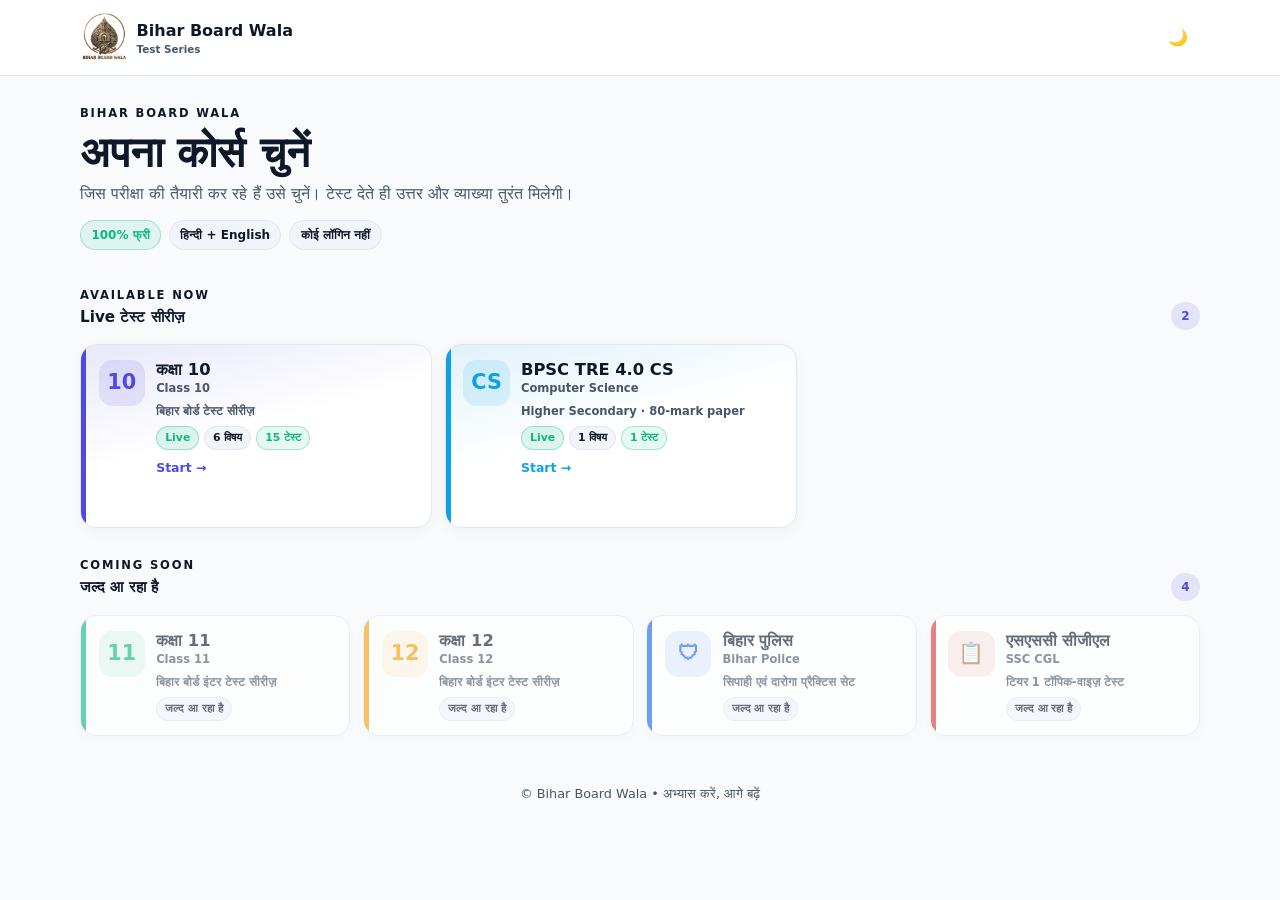
==== commit 219ac21e: "Show live test series first with phone-friendly course tiles. Keep coming-soon courses below so Clas" ====
--- a/index.html
+++ b/index.html
@@ -6,7 +6,7 @@
   <meta name="theme-color" content="#4f46e5">
   <title>Bihar Board Wala Test Series</title>
   <link rel="icon" href="assets/img/logo-mark.png" type="image/png">
-  <link rel="stylesheet" href="assets/css/style.css">
+  <link rel="stylesheet" href="assets/css/style.css?v=8">
 </head>
 <body>
   <header class="site-header">
@@ -29,7 +29,7 @@
     </section>
   </main>
   <footer>© Bihar Board Wala • अभ्यास करें, आगे बढ़ें</footer>
-  <script src="assets/js/ui.js"></script>
+  <script src="assets/js/ui.js?v=6"></script>
   <script src="assets/js/data.js"></script>
   <script>
     const redirected = (() => {
@@ -40,23 +40,22 @@
       location.replace(`course.html?course=${encodeURIComponent(target)}`);
       return true;
     })();
-    const TYPE_LABELS = { board: "बोर्ड परीक्षा", competition: "प्रतियोगी परीक्षा" };
     (async () => {
       if (redirected) return;
       try {
         const courses = await BBWData.loadCourses();
         if (!courses.length) throw new Error("कोई कोर्स नहीं मिला। data/manifest.json जाँचें।");
-        const groups = new Map();
-        courses.forEach(c => {
-          const key = c.type || "other";
-          if (!groups.has(key)) groups.set(key, []);
-          groups.get(key).push(c);
-        });
+        const live = courses.filter(c => c.status !== "coming-soon");
+        const soon = courses.filter(c => c.status === "coming-soon");
+        const groups = [
+          ["live", "AVAILABLE NOW", "Live टेस्ट सीरीज़", live],
+          ["soon", "COMING SOON", "जल्द आ रहा है", soon]
+        ].filter(row => row[3].length);
         const container = document.querySelector("#course-groups");
         container.classList.remove("loading-block");
-        container.innerHTML = [...groups].map(([type, list]) => `
-          <div class="course-group">
-            <div class="section-heading"><div><h3>${BBWUI.escape(TYPE_LABELS[type] || "अन्य कोर्स")}</h3></div><span class="badge badge-primary">${list.filter(c => c.status !== "coming-soon").length}/${list.length} live</span></div>
+        container.innerHTML = groups.map(([key, eyebrow, title, list]) => `
+          <div class="course-group ${key === "live" ? "is-live" : "is-soon-group"}">
+            <div class="section-heading"><div><span class="eyebrow">${eyebrow}</span><h3>${BBWUI.escape(title)}</h3></div><span class="badge badge-primary">${list.length}</span></div>
             <div class="course-grid">${list.map(c => BBWUI.courseCard(c, BBWData.courseProgress(c.slug))).join("")}</div>
           </div>`).join("");
         renderHistory(courses);
--- a/assets/css/style.css
+++ b/assets/css/style.css
@@ -5,3 +5,56 @@
 .admin-page{max-width:1200px;margin:1.5rem auto}.admin-grid{display:grid;gap:1rem}.admin-subject-tabs{display:flex;flex-wrap:wrap;gap:.45rem;margin:.8rem 0}.admin-subject-tabs button{border:1px solid hsl(var(--border));background:hsl(var(--card));border-radius:99px;padding:.45rem .8rem}.admin-subject-tabs button.active,.review-filter .active{background:hsl(var(--primary));color:white;border-color:transparent}.admin-subject-tabs small{opacity:.75;margin-left:.2rem}.admin-chapter-list{display:grid;gap:.5rem;max-height:360px;overflow:auto;margin-top:.7rem}.admin-chapter-item{display:flex;align-items:center;gap:.8rem;width:100%;text-align:left;padding:.75rem .9rem;border:1px solid hsl(var(--border));border-radius:.85rem;background:hsl(var(--background))}.admin-chapter-item.is-selected{border-color:hsl(var(--primary));background:hsl(var(--primary)/.08);box-shadow:0 0 0 3px hsl(var(--primary)/.12)}.admin-test-strip{display:flex;flex-wrap:wrap;gap:.45rem;margin-top:.7rem}.admin-test-item{border:1px solid hsl(var(--border));background:hsl(var(--card));border-radius:99px;padding:.4rem .8rem}.admin-test-item small{opacity:.75;margin-left:.15rem}.admin-test-item.is-selected{border-color:hsl(var(--primary));background:hsl(var(--primary)/.1);color:hsl(var(--primary))}.admin-test-item.is-new{border-style:dashed}.upload-zone{display:grid;place-items:center;min-height:150px;border:2px dashed hsl(var(--border));border-radius:var(--radius);text-align:center;padding:1rem;cursor:pointer}.upload-zone.drag{border-color:hsl(var(--primary));background:hsl(var(--primary)/.07)}textarea,input,select{width:100%;padding:.7rem;border:1px solid hsl(var(--border));border-radius:.65rem;background:hsl(var(--background))}textarea{min-height:100px;resize:vertical}.form-grid{display:grid;grid-template-columns:1fr;gap:.8rem}.field label,.field>span{display:block;margin-bottom:.3rem;font-size:.8rem;font-weight:800}.check-row{display:flex;align-items:center;gap:.6rem}.check-row input{width:auto}.admin-status{padding:.8rem;border-radius:.7rem;background:hsl(var(--muted))}.issue-list{max-height:220px;overflow:auto}.question-editor{padding:1rem;border:1px solid hsl(var(--border));border-radius:.8rem;margin:.8rem 0}.editor-toolbar{display:flex;justify-content:flex-end;gap:.3rem;flex-wrap:wrap}.answer-key{display:grid;gap:.7rem}.answer-item{padding:.8rem;border:1px solid hsl(var(--border));border-radius:.7rem}.math-display{display:block;overflow-x:auto;margin:.4rem 0}.sr-only{position:absolute;width:1px;height:1px;overflow:hidden;clip:rect(0,0,0,0)}
 .course-grid{display:grid;grid-template-columns:repeat(2,1fr);gap:.8rem;margin-top:.9rem}.course-card{position:relative;display:flex;align-items:flex-start;gap:.7rem;padding:.9rem .85rem .9rem 1.1rem;border:1px solid hsl(var(--border));border-radius:var(--radius);background:hsl(var(--card));box-shadow:0 4px 15px hsl(222 47% 11%/.035);overflow:hidden;transition:.18s}.course-card::before{content:"";position:absolute;left:0;top:0;bottom:0;width:5px;background:hsl(var(--accent,var(--primary)))}.course-card:hover{transform:translateY(-2px);border-color:hsl(var(--accent,var(--primary))/.45);box-shadow:0 12px 28px hsl(var(--accent,var(--primary))/.14)}.course-card.is-soon{opacity:.62;cursor:default;pointer-events:none}.course-icon{flex-shrink:0;display:grid;place-items:center;width:2.9rem;height:2.9rem;border-radius:.85rem;background:hsl(var(--accent,var(--primary))/.12);color:hsl(var(--accent,var(--primary)));font-size:1.3rem;font-weight:900}.course-body{display:flex;flex-direction:column;min-width:0}.course-body strong{font-size:1.02rem;line-height:1.25}.course-body small{color:hsl(var(--muted-foreground));font-size:.72rem;font-weight:600}.course-meta{display:flex;flex-wrap:wrap;gap:.3rem;margin-top:.35rem}.course-meta .chip{padding:.18rem .5rem;font-size:.68rem}.course-progress{margin-top:.35rem;font-size:.72rem;font-weight:800;color:hsl(var(--accent,var(--primary)))}.course-progress.muted{color:hsl(var(--muted-foreground));font-weight:600}.course-group+.course-group{margin-top:1.5rem}.course-group h3{margin:0 0 .1rem;font-size:.95rem}.course-pill{display:inline-flex;align-items:center;gap:.4rem;padding:.4rem .75rem;border:1px solid hsl(var(--accent,var(--primary))/.35);border-radius:99px;background:hsl(var(--accent,var(--primary))/.1);color:hsl(var(--accent,var(--primary)));font-size:.8rem;font-weight:800}.course-pill:hover{background:hsl(var(--accent,var(--primary))/.18)}.course-pill-icon{font-weight:900}.course-switch-row{display:flex;align-items:center;gap:.65rem;flex-wrap:wrap}.pick-hero{margin-top:1.5rem}.pick-hero h1{margin:.3rem 0;font-size:clamp(1.6rem,6vw,2.6rem);line-height:1.15}.pick-hero p{margin:.2rem 0 0;color:hsl(var(--muted-foreground))}
 @keyframes pulse{50%{opacity:.55}}@media(min-width:650px){.subject-grid{grid-template-columns:repeat(2,1fr)}.course-grid{grid-template-columns:repeat(3,1fr)}.stats-grid{grid-template-columns:repeat(4,1fr)}.form-grid{grid-template-columns:repeat(2,1fr)}.field.wide{grid-column:1/-1}.sheet{width:min(560px,100%);margin:auto;border-radius:1.25rem}.sheet-backdrop{place-items:center}}@media(min-width:900px){.subject-grid{grid-template-columns:repeat(3,1fr)}.course-grid{grid-template-columns:repeat(4,1fr)}.quiz-layout{grid-template-columns:minmax(0,1fr) 280px}.palette-card{display:block;position:sticky;top:110px;height:max-content}.quiz-mobile-bar{display:none}.quiz-shell{padding-bottom:1rem}.admin-grid{grid-template-columns:360px minmax(0,1fr)}}@media(max-width:600px){.btn{padding:.6rem .7rem;min-height:2.75rem}.chapter-card{align-items:flex-start}.chapter-card>.btn{display:none}}@media(prefers-reduced-motion:reduce){*,*::before,*::after{animation-duration:.01ms!important;animation-iteration-count:1!important;transition-duration:.01ms!important}html{scroll-behavior:auto}}@media(max-height:480px) and (orientation:landscape){.quiz-top{position:static}.quiz-shell{padding-bottom:4.5rem}.hero{min-height:auto}}@media(max-width:380px){.course-grid{gap:.6rem}.course-card{flex-direction:column;gap:.5rem;padding:.75rem .7rem .75rem .95rem}.course-icon{width:2.4rem;height:2.4rem;font-size:1.1rem}.site-header{gap:.5rem;padding-left:.75rem;padding-right:.75rem}.brand{gap:.45rem;font-size:.95rem;min-width:0}.brand-logo{height:2.4rem}.site-header nav{flex-shrink:0}.stat{padding:.7rem .35rem}.stat strong{font-size:1.2rem}.review-summary strong{font-size:1.4rem}}@media print{.site-header,.result-actions,.review-filter,footer{display:none!important}body{background:white;color:black}.card{box-shadow:none;break-inside:avoid}.result-wrap{margin:0;max-width:none}}
+.video-card{display:flex;align-items:center;gap:1rem;padding:1rem;border:1px solid hsl(var(--border));background:hsl(var(--card));border-radius:var(--radius);box-shadow:0 4px 15px hsl(222 47% 11%/.035);transition:.18s}
+a.video-card:hover{transform:translateY(-2px);border-color:hsl(var(--primary)/.4);box-shadow:0 12px 28px hsl(var(--primary)/.09)}
+.video-card.is-soon{opacity:.72;cursor:default;pointer-events:none;border-style:dashed}
+.video-card.is-revise{border-color:hsl(var(--warning)/.45);background:hsl(var(--warning)/.08)}
+.video-play{flex-shrink:0;display:grid;place-items:center;width:2.9rem;height:2.9rem;border-radius:50%;background:#e11d48;color:#fff;font-size:.8rem;font-weight:900}
+.video-info{flex:1;min-width:0}
+.video-info strong{display:block}
+.video-info small{display:block;color:hsl(var(--muted-foreground))}
+.video-card .btn{margin-left:auto;flex-shrink:0}
+#video-slot{margin-top:1rem}
+.quiz-start #video-slot{margin:1rem 0 0}
+@media(max-width:600px){.video-card .btn-outline{display:none}}
+.chip.live{border-color:hsl(var(--success)/.35);background:hsl(var(--success)/.14);color:hsl(var(--success))}
+.course-card.is-live{background:linear-gradient(165deg,hsl(var(--accent,var(--primary))/.1),hsl(var(--card)) 46%)}
+.course-body strong,.course-progress{overflow-wrap:anywhere}
+.course-cta{margin-top:.55rem;font-size:.78rem;font-weight:800;color:hsl(var(--accent,var(--primary)))}
+.course-group.is-live .course-grid,.course-group.is-soon-group .course-grid{grid-template-columns:1fr}
+@media(max-width:649px){
+  .section-heading{align-items:flex-start}
+  .page-stack:has(.pick-hero)>*+*{margin-top:1.2rem}
+  .pick-hero{margin-top:.75rem}
+  .pick-hero h1{font-size:clamp(1.4rem,7vw,1.9rem)}
+  .pick-hero p{font-size:.9rem;line-height:1.45}
+  .pick-hero .chips{margin-top:.55rem!important}
+  .course-grid{gap:.9rem}
+  .course-group.is-live .course-card{
+    flex-direction:column;
+    gap:.75rem;
+    padding:1.15rem 1.1rem 1.1rem 1.2rem;
+    min-height:9.5rem;
+  }
+  .course-group.is-live .course-icon{width:3.35rem;height:3.35rem;border-radius:1rem;font-size:1.15rem;letter-spacing:.02em}
+  .course-group.is-live .course-body strong{font-size:1.18rem;line-height:1.2}
+  .course-group.is-live .course-body small{font-size:.78rem}
+  .course-group.is-live .course-progress{font-size:.8rem;line-height:1.35}
+  .course-group.is-live .course-meta{margin-top:.55rem;gap:.4rem}
+  .course-group.is-live .course-meta .chip{padding:.22rem .55rem;font-size:.7rem}
+  .course-group.is-live .course-cta{display:inline-flex;align-items:center;align-self:flex-start;margin-top:.7rem;padding:.45rem .8rem;border-radius:99px;background:hsl(var(--accent,var(--primary))/.12)}
+  .course-group.is-soon-group .course-card{align-items:flex-start;gap:.75rem;padding:.95rem 1rem .95rem 1.1rem}
+  .course-group.is-soon-group .course-icon{width:2.7rem;height:2.7rem;font-size:1.05rem}
+  .course-group.is-soon-group .course-body strong{font-size:1rem}
+}
+@media(min-width:560px){
+  .course-group.is-live .course-grid,.course-group.is-soon-group .course-grid{grid-template-columns:repeat(2,minmax(0,1fr))}
+}
+@media(min-width:650px){
+  .course-group.is-soon-group .course-grid{grid-template-columns:repeat(3,minmax(0,1fr))}
+  .course-group.is-live .course-card{min-height:11.5rem}
+}
+@media(min-width:900px){
+  .course-group.is-live .course-grid{grid-template-columns:repeat(2,minmax(0,22rem))}
+  .course-group.is-soon-group .course-grid{grid-template-columns:repeat(4,minmax(0,1fr))}
+}
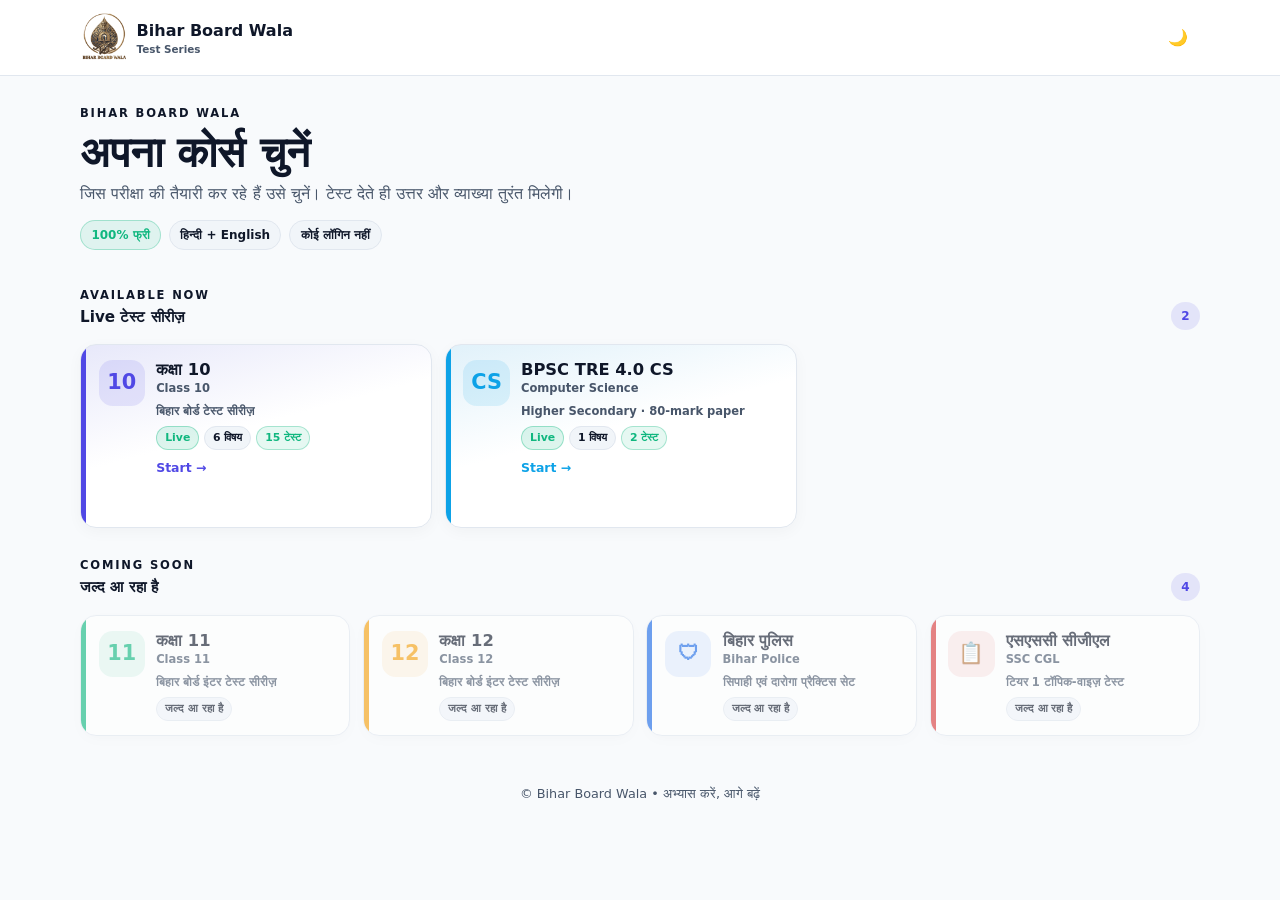
==== commit 23ddd5e1: "Latest" ====
--- a/index.html
+++ b/index.html
@@ -78,5 +78,6 @@
     }
     document.querySelector("#clear-history").addEventListener("click", () => { if (confirm("सभी पुराने परिणाम हटाएँ?")) { BBWData.clearHistory(); location.reload(); } });
   </script>
+  <!-- Cloudflare Web Analytics --><script type="module" src="https://static.cloudflareinsights.com/beacon.min.js" data-cf-beacon='{"token": "94725484981843d7bbf51b452576cf0d"}'></script><!-- End Cloudflare Web Analytics -->
 </body>
 </html>
--- a/assets/css/style.css
+++ b/assets/css/style.css
@@ -1,7 +1,7 @@
 :root{--background:210 40% 98%;--foreground:222 47% 11%;--card:0 0% 100%;--border:214 32% 91%;--muted:210 40% 96%;--muted-foreground:215 19% 35%;--primary:243 75% 59%;--warning:38 92% 50%;--success:160 84% 39%;--destructive:0 68% 54%;--radius:1rem;color-scheme:light}
 .dark{--background:222 47% 7%;--foreground:210 40% 96%;--card:222 40% 11%;--border:217 25% 20%;--muted:217 25% 16%;--muted-foreground:215 20% 70%;--primary:243 80% 70%;--warning:38 92% 55%;--success:160 70% 46%;--destructive:0 75% 62%;color-scheme:dark}
 *{box-sizing:border-box}html{scroll-behavior:smooth}body{margin:0;background:hsl(var(--background));color:hsl(var(--foreground));font-family:"Noto Sans Devanagari","Nirmala UI","Mangal",system-ui,sans-serif;line-height:1.5}button,input,textarea,select{font:inherit;color:inherit}button,a{touch-action:manipulation}a{color:inherit;text-decoration:none}button{cursor:pointer}button:disabled{cursor:not-allowed;opacity:.55}:focus-visible{outline:3px solid hsl(var(--primary)/.35);outline-offset:2px}.container{width:min(1120px,calc(100% - 2rem));margin:auto}.page-stack>*+*{margin-top:2rem}.site-header{position:relative;z-index:30;display:flex;align-items:center;justify-content:space-between;gap:1rem;padding:.8rem max(1rem,calc((100% - 1120px)/2));border-bottom:1px solid hsl(var(--border));background:hsl(var(--card)/.9);backdrop-filter:blur(12px)}.brand{display:flex;align-items:center;gap:.65rem;font-weight:800}.brand small{display:block;color:hsl(var(--muted-foreground));font-size:.65rem;font-weight:600;line-height:1.25;max-width:7.5rem}.brand-logo{display:block;height:3.1rem;width:auto;object-fit:contain}.site-header nav,.button-row{display:flex;align-items:center;gap:.5rem;flex-wrap:wrap}.icon-btn,.btn{border:1px solid transparent;border-radius:.75rem;background:none;padding:.65rem .9rem;font-weight:700}.btn{min-height:2.75rem}.icon-btn{width:2.75rem;height:2.75rem;padding:0}.btn-primary{background:hsl(var(--primary));color:white}.btn-saffron{background:hsl(var(--warning));color:#201300}.btn-outline{border-color:hsl(var(--border));background:hsl(var(--card))}.btn-ghost:hover,.icon-btn:hover{background:hsl(var(--muted))}.btn-danger{background:hsl(var(--destructive));color:white}.btn-success{background:hsl(var(--success));color:white}.btn-block{width:100%}.hero,.subject-hero{margin-top:2rem;padding:clamp(1.5rem,5vw,3.5rem);border-radius:calc(var(--radius) + .5rem);background:linear-gradient(135deg,hsl(var(--primary)),hsl(260 80% 50%));color:white;box-shadow:0 20px 45px hsl(var(--primary)/.18)}.hero{min-height:260px;display:flex;flex-direction:column;justify-content:center}.hero h1,.subject-hero h1{margin:.4rem 0;font-size:clamp(2rem,7vw,3.6rem);line-height:1.1}.hero p{max-width:650px;font-size:1.08rem;color:#fffddd}.eyebrow{font-size:.72rem;font-weight:900;letter-spacing:.16em}.section-heading{display:flex;justify-content:space-between;align-items:end;gap:1rem}.section-heading h2{margin:.25rem 0}.badge,.chip{display:inline-flex;align-items:center;gap:.35rem;border-radius:99px;padding:.3rem .65rem;font-size:.75rem;font-weight:800}.badge-primary{background:hsl(var(--primary)/.12);color:hsl(var(--primary))}.subject-grid{display:grid;grid-template-columns:1fr;gap:1rem;margin-top:1rem}.subject-card,.chapter-card,.history-row,.card{border:1px solid hsl(var(--border));background:hsl(var(--card));border-radius:var(--radius);box-shadow:0 4px 15px hsl(222 47% 11%/.035)}.subject-card,.chapter-card,.history-row{display:flex;align-items:center;gap:1rem;padding:1rem;transition:.18s}.subject-card:hover,.chapter-card:hover{transform:translateY(-2px);border-color:hsl(var(--primary)/.4);box-shadow:0 12px 28px hsl(var(--primary)/.09)}.subject-card h3,.subject-card p{margin:0}.subject-card p,.chapter-info small,.history-row small{display:block;color:hsl(var(--muted-foreground))}.subject-icon{display:grid;place-items:center;width:3rem;height:3rem;border-radius:.9rem;background:hsl(var(--primary)/.1);font-size:1.5rem}.subject-icon.large{width:4rem;height:4rem;font-size:2rem}.arrow{margin-left:auto}.chapter-list,.history-list{display:grid;gap:.8rem;margin-top:1rem}.chapter-number{font-weight:900;color:hsl(var(--primary))}.chapter-info{flex:1}.chapter-card.is-soon{opacity:.72;cursor:default;pointer-events:none}.chapter-info .chip{margin-right:.35rem}.score-mini{display:grid;place-items:center;width:3rem;height:3rem;border-radius:50%;font-weight:900}.score-mini.success{background:hsl(var(--success)/.12);color:hsl(var(--success))}.score-mini.warning{background:hsl(var(--warning)/.15);color:#8a5800}.empty-state,.error-state{text-align:center;padding:2rem;border:1px dashed hsl(var(--border));border-radius:var(--radius);color:hsl(var(--muted-foreground))}.error-state strong{display:block;color:hsl(var(--destructive))}.loading-block{color:hsl(var(--muted-foreground))}.breadcrumbs{display:flex;gap:.5rem;margin-top:1.2rem;color:hsl(var(--muted-foreground));font-size:.85rem}.subject-hero{display:flex;align-items:center;gap:1rem}.subject-hero p{margin:0;color:#eee}footer{text-align:center;padding:3rem 1rem;color:hsl(var(--muted-foreground));font-size:.8rem}
-.card{padding:1rem}.card h1,.card h2,.card h3{margin-top:0}.stats-grid{display:grid;grid-template-columns:repeat(2,1fr);gap:.75rem}.stats-grid .card strong{display:block;font-size:1.35rem;margin-bottom:.2rem}.stat{text-align:center;padding:1rem;border-right:1px solid hsl(var(--border))}.stat:last-child{border:0}.stat strong{display:block;font-size:1.5rem}.muted{color:hsl(var(--muted-foreground))}.success{color:hsl(var(--success))}.warning{color:hsl(var(--warning))}.destructive{color:hsl(var(--destructive))}.progress{height:.55rem;border-radius:99px;background:hsl(var(--muted));overflow:hidden}.progress>span{display:block;height:100%;background:hsl(var(--warning));transition:width .2s}.chips{display:flex;flex-wrap:wrap;gap:.5rem}.chip{border:1px solid hsl(var(--border));background:hsl(var(--muted))}.chip.good{border-color:hsl(var(--success)/.3);background:hsl(var(--success)/.1);color:hsl(var(--success))}.chip.bad{border-color:hsl(var(--destructive)/.3);background:hsl(var(--destructive)/.1);color:hsl(var(--destructive))}.instructions{padding-left:1.4rem}.instructions li{margin:.55rem 0}.quiz-start{max-width:760px;margin:2rem auto}.start-header{margin:-1rem -1rem 1rem;padding:2rem 1rem;text-align:center;border-radius:var(--radius) var(--radius) 0 0;background:linear-gradient(135deg,hsl(var(--primary)),hsl(260 80% 50%));color:white}.start-stats{display:grid;grid-template-columns:repeat(3,1fr);margin:0 -1rem 1rem}.quiz-shell{padding-bottom:6rem}.quiz-top{position:sticky;top:0;z-index:20;padding:.7rem 1rem;border-bottom:1px solid hsl(var(--border));background:hsl(var(--background)/.94);backdrop-filter:blur(12px)}.quiz-top-row{display:flex;align-items:center;gap:.6rem}.timer{margin-left:auto;font-variant-numeric:tabular-nums;font-weight:900}.timer.warn{color:hsl(var(--warning))}.timer.danger{color:hsl(var(--destructive));animation:pulse .8s infinite}.urgent{margin:.7rem -1rem -.7rem;padding:.5rem;text-align:center;background:hsl(var(--destructive)/.1);color:hsl(var(--destructive));font-weight:800}.quiz-layout{width:min(1100px,calc(100% - 1.4rem));margin:1rem auto;display:grid;gap:1rem}.palette-card{display:none}.question-card{padding:0;overflow:hidden}.question-head{padding:1rem;background:hsl(var(--muted)/.55);border-bottom:1px solid hsl(var(--border))}.question-text{font-size:1.06rem;font-weight:700}.options{display:grid;gap:.65rem;padding:1rem}.option{display:flex;align-items:flex-start;gap:.75rem;padding:.9rem;border:1px solid hsl(var(--border));border-radius:.8rem;cursor:pointer}.option:hover,.option.selected{border-color:hsl(var(--warning)/.65);background:hsl(var(--warning)/.08)}.option input{position:absolute;opacity:0}.letter{display:grid;place-items:center;min-width:1.7rem;height:1.7rem;border-radius:50%;border:1px solid hsl(var(--border));font-weight:800}.selected .letter{background:hsl(var(--warning));color:#211400}.quiz-actions{display:flex;justify-content:space-between;gap:.5rem;flex-wrap:wrap;margin-top:1rem}.palette{display:grid;grid-template-columns:repeat(5,1fr);gap:.45rem}.palette button{aspect-ratio:1;border:1px solid hsl(var(--border));border-radius:.55rem;background:hsl(var(--background))}.palette button.answered{color:hsl(var(--success));background:hsl(var(--success)/.1)}.palette button.marked{box-shadow:inset 0 -4px hsl(var(--warning))}.palette button.current{outline:2px solid hsl(var(--primary));color:hsl(var(--primary))}.quiz-mobile-bar{position:fixed;z-index:25;left:0;right:0;bottom:0;display:flex;gap:.5rem;padding:.65rem;background:hsl(var(--card)/.95);border-top:1px solid hsl(var(--border))}.quiz-mobile-bar .btn{flex:1}.paused{padding:5rem 1rem;text-align:center}.sheet-backdrop{position:fixed;inset:0;z-index:90;background:#0008;display:grid;align-items:end}body.sheet-open{overflow:hidden}.sheet{max-height:85vh;max-height:85dvh;overflow:auto;overscroll-behavior:contain;background:hsl(var(--card));border-radius:1.25rem 1.25rem 0 0;padding:1rem}.sheet-head{display:flex;align-items:center;justify-content:space-between}.sheet-head h2{margin:0}.sheet-close{border:0;background:transparent;font-size:1.5rem;min-width:2.75rem;min-height:2.75rem}.review-summary{display:grid;grid-template-columns:repeat(3,1fr);gap:.6rem;text-align:center}.review-summary strong{display:block;font-size:1.8rem}.result-wrap{max-width:900px;margin:2rem auto}.result-hero{border-color:hsl(var(--success)/.3)}.result-score{font-size:3.5rem;font-weight:900}.result-actions{display:flex;flex-wrap:wrap;gap:.6rem}.result-actions>*{flex:1}.review-filter{display:flex;gap:.4rem;overflow:auto;margin:1rem 0}.review-filter .active{background:hsl(var(--primary));color:white}.review-card{margin:.75rem 0}.review-card.correct{border-left:5px solid hsl(var(--success))}.review-card.wrong{border-left:5px solid hsl(var(--destructive))}.review-card.skipped{border-left:5px solid hsl(var(--warning))}.answer-line{padding:.55rem;border-radius:.5rem;background:hsl(var(--muted));margin:.4rem 0}.explanation{margin-top:.7rem;padding:.8rem;border-radius:.7rem;background:hsl(var(--primary)/.07)}
+.card{padding:1rem}.card h1,.card h2,.card h3{margin-top:0}.stats-grid{display:grid;grid-template-columns:repeat(2,1fr);gap:.75rem}.stats-grid .card strong{display:block;font-size:1.35rem;margin-bottom:.2rem}.stat{text-align:center;padding:1rem;border-right:1px solid hsl(var(--border))}.stat:last-child{border:0}.stat strong{display:block;font-size:1.5rem}.muted{color:hsl(var(--muted-foreground))}.success{color:hsl(var(--success))}.warning{color:hsl(var(--warning))}.destructive{color:hsl(var(--destructive))}.progress{height:.55rem;border-radius:99px;background:hsl(var(--muted));overflow:hidden}.progress>span{display:block;height:100%;background:hsl(var(--warning));transition:width .2s}.chips{display:flex;flex-wrap:wrap;gap:.5rem}.chip{border:1px solid hsl(var(--border));background:hsl(var(--muted))}.chip.good{border-color:hsl(var(--success)/.3);background:hsl(var(--success)/.1);color:hsl(var(--success))}.chip.bad{border-color:hsl(var(--destructive)/.3);background:hsl(var(--destructive)/.1);color:hsl(var(--destructive))}.instructions{padding-left:1.4rem}.instructions li{margin:.55rem 0}.quiz-start{max-width:760px;margin:2rem auto}.start-header{margin:-1rem -1rem 1rem;padding:2rem 1rem;text-align:center;border-radius:var(--radius) var(--radius) 0 0;background:linear-gradient(135deg,hsl(var(--primary)),hsl(260 80% 50%));color:white}.start-stats{display:grid;grid-template-columns:repeat(3,1fr);margin:0 -1rem 1rem}.quiz-shell{padding-bottom:6rem}.quiz-top{position:sticky;top:0;z-index:20;padding:.7rem 1rem;border-bottom:1px solid hsl(var(--border));background:hsl(var(--background)/.94);backdrop-filter:blur(12px)}.quiz-top-row{display:flex;align-items:center;gap:.6rem}.timer{margin-left:auto;font-variant-numeric:tabular-nums;font-weight:900}.timer.warn{color:hsl(var(--warning))}.timer.danger{color:hsl(var(--destructive));animation:pulse .8s infinite}.urgent{margin:.7rem -1rem -.7rem;padding:.5rem;text-align:center;background:hsl(var(--destructive)/.1);color:hsl(var(--destructive));font-weight:800}.quiz-layout{width:min(1100px,calc(100% - 1.4rem));margin:1rem auto;display:grid;gap:1rem}.palette-card{display:none}.question-card{padding:0;overflow:hidden}.question-head{padding:1rem;background:hsl(var(--muted)/.55);border-bottom:1px solid hsl(var(--border))}.question-text{font-size:1.06rem;font-weight:700}.options{display:grid;gap:.65rem;padding:1rem}.option{display:flex;align-items:flex-start;gap:.75rem;padding:.9rem;border:1px solid hsl(var(--border));border-radius:.8rem;cursor:pointer}.option:hover,.option.selected{border-color:hsl(var(--warning)/.65);background:hsl(var(--warning)/.08)}.option input{position:absolute;opacity:0}.letter{display:grid;place-items:center;min-width:1.7rem;height:1.7rem;border-radius:50%;border:1px solid hsl(var(--border));font-weight:800}.selected .letter{background:hsl(var(--warning));color:#211400}.quiz-actions{display:flex;justify-content:space-between;gap:.5rem;flex-wrap:wrap;margin-top:1rem}.palette{display:grid;grid-template-columns:repeat(5,1fr);gap:.45rem}.palette button{aspect-ratio:1;border:1px solid hsl(var(--border));border-radius:.55rem;background:hsl(var(--background))}.palette button.answered{color:hsl(var(--success));background:hsl(var(--success)/.1)}.palette button.marked{box-shadow:inset 0 -4px hsl(var(--warning))}.palette button.current{outline:2px solid hsl(var(--primary));color:hsl(var(--primary))}.quiz-mobile-bar{position:fixed;z-index:25;left:0;right:0;bottom:0;display:flex;gap:.5rem;padding:.65rem;background:hsl(var(--card)/.95);border-top:1px solid hsl(var(--border))}.quiz-mobile-bar .btn{flex:1}.paused{padding:5rem 1rem;text-align:center}.sheet-backdrop{position:fixed;inset:0;z-index:90;background:#0008;display:grid;align-items:end}body.sheet-open{overflow:hidden}.sheet{max-height:85vh;max-height:85dvh;overflow:auto;overscroll-behavior:contain;background:hsl(var(--card));border-radius:1.25rem 1.25rem 0 0;padding:1rem}.sheet-head{display:flex;align-items:center;justify-content:space-between}.sheet-head h2{margin:0}.sheet-close{border:0;background:transparent;font-size:1.5rem;min-width:2.75rem;min-height:2.75rem}.review-summary{display:grid;grid-template-columns:repeat(3,1fr);gap:.6rem;text-align:center}.review-summary strong{display:block;font-size:1.8rem}.result-wrap{max-width:900px;margin:2rem auto}.result-hero{border-color:hsl(var(--success)/.3)}.result-score{font-size:3.5rem;font-weight:900}.result-actions{display:flex;flex-wrap:wrap;gap:.6rem}.result-actions>*{flex:1}.review-filter{display:flex;gap:.4rem;overflow:auto;margin:1rem 0}.review-filter .active{background:hsl(var(--primary));color:white}.review-card{margin:.75rem 0}.review-card.correct{border-left:5px solid hsl(var(--success))}.review-card.wrong{border-left:5px solid hsl(var(--destructive))}.review-card.skipped{border-left:5px solid hsl(var(--warning))}.review-card.blank{border-left:5px solid hsl(var(--destructive))}.answer-line{padding:.55rem;border-radius:.5rem;background:hsl(var(--muted));margin:.4rem 0}.explanation{margin-top:.7rem;padding:.8rem;border-radius:.7rem;background:hsl(var(--primary)/.07)}
 .admin-page{max-width:1200px;margin:1.5rem auto}.admin-grid{display:grid;gap:1rem}.admin-subject-tabs{display:flex;flex-wrap:wrap;gap:.45rem;margin:.8rem 0}.admin-subject-tabs button{border:1px solid hsl(var(--border));background:hsl(var(--card));border-radius:99px;padding:.45rem .8rem}.admin-subject-tabs button.active,.review-filter .active{background:hsl(var(--primary));color:white;border-color:transparent}.admin-subject-tabs small{opacity:.75;margin-left:.2rem}.admin-chapter-list{display:grid;gap:.5rem;max-height:360px;overflow:auto;margin-top:.7rem}.admin-chapter-item{display:flex;align-items:center;gap:.8rem;width:100%;text-align:left;padding:.75rem .9rem;border:1px solid hsl(var(--border));border-radius:.85rem;background:hsl(var(--background))}.admin-chapter-item.is-selected{border-color:hsl(var(--primary));background:hsl(var(--primary)/.08);box-shadow:0 0 0 3px hsl(var(--primary)/.12)}.admin-test-strip{display:flex;flex-wrap:wrap;gap:.45rem;margin-top:.7rem}.admin-test-item{border:1px solid hsl(var(--border));background:hsl(var(--card));border-radius:99px;padding:.4rem .8rem}.admin-test-item small{opacity:.75;margin-left:.15rem}.admin-test-item.is-selected{border-color:hsl(var(--primary));background:hsl(var(--primary)/.1);color:hsl(var(--primary))}.admin-test-item.is-new{border-style:dashed}.upload-zone{display:grid;place-items:center;min-height:150px;border:2px dashed hsl(var(--border));border-radius:var(--radius);text-align:center;padding:1rem;cursor:pointer}.upload-zone.drag{border-color:hsl(var(--primary));background:hsl(var(--primary)/.07)}textarea,input,select{width:100%;padding:.7rem;border:1px solid hsl(var(--border));border-radius:.65rem;background:hsl(var(--background))}textarea{min-height:100px;resize:vertical}.form-grid{display:grid;grid-template-columns:1fr;gap:.8rem}.field label,.field>span{display:block;margin-bottom:.3rem;font-size:.8rem;font-weight:800}.check-row{display:flex;align-items:center;gap:.6rem}.check-row input{width:auto}.admin-status{padding:.8rem;border-radius:.7rem;background:hsl(var(--muted))}.issue-list{max-height:220px;overflow:auto}.question-editor{padding:1rem;border:1px solid hsl(var(--border));border-radius:.8rem;margin:.8rem 0}.editor-toolbar{display:flex;justify-content:flex-end;gap:.3rem;flex-wrap:wrap}.answer-key{display:grid;gap:.7rem}.answer-item{padding:.8rem;border:1px solid hsl(var(--border));border-radius:.7rem}.math-display{display:block;overflow-x:auto;margin:.4rem 0}.sr-only{position:absolute;width:1px;height:1px;overflow:hidden;clip:rect(0,0,0,0)}
 .course-grid{display:grid;grid-template-columns:repeat(2,1fr);gap:.8rem;margin-top:.9rem}.course-card{position:relative;display:flex;align-items:flex-start;gap:.7rem;padding:.9rem .85rem .9rem 1.1rem;border:1px solid hsl(var(--border));border-radius:var(--radius);background:hsl(var(--card));box-shadow:0 4px 15px hsl(222 47% 11%/.035);overflow:hidden;transition:.18s}.course-card::before{content:"";position:absolute;left:0;top:0;bottom:0;width:5px;background:hsl(var(--accent,var(--primary)))}.course-card:hover{transform:translateY(-2px);border-color:hsl(var(--accent,var(--primary))/.45);box-shadow:0 12px 28px hsl(var(--accent,var(--primary))/.14)}.course-card.is-soon{opacity:.62;cursor:default;pointer-events:none}.course-icon{flex-shrink:0;display:grid;place-items:center;width:2.9rem;height:2.9rem;border-radius:.85rem;background:hsl(var(--accent,var(--primary))/.12);color:hsl(var(--accent,var(--primary)));font-size:1.3rem;font-weight:900}.course-body{display:flex;flex-direction:column;min-width:0}.course-body strong{font-size:1.02rem;line-height:1.25}.course-body small{color:hsl(var(--muted-foreground));font-size:.72rem;font-weight:600}.course-meta{display:flex;flex-wrap:wrap;gap:.3rem;margin-top:.35rem}.course-meta .chip{padding:.18rem .5rem;font-size:.68rem}.course-progress{margin-top:.35rem;font-size:.72rem;font-weight:800;color:hsl(var(--accent,var(--primary)))}.course-progress.muted{color:hsl(var(--muted-foreground));font-weight:600}.course-group+.course-group{margin-top:1.5rem}.course-group h3{margin:0 0 .1rem;font-size:.95rem}.course-pill{display:inline-flex;align-items:center;gap:.4rem;padding:.4rem .75rem;border:1px solid hsl(var(--accent,var(--primary))/.35);border-radius:99px;background:hsl(var(--accent,var(--primary))/.1);color:hsl(var(--accent,var(--primary)));font-size:.8rem;font-weight:800}.course-pill:hover{background:hsl(var(--accent,var(--primary))/.18)}.course-pill-icon{font-weight:900}.course-switch-row{display:flex;align-items:center;gap:.65rem;flex-wrap:wrap}.pick-hero{margin-top:1.5rem}.pick-hero h1{margin:.3rem 0;font-size:clamp(1.6rem,6vw,2.6rem);line-height:1.15}.pick-hero p{margin:.2rem 0 0;color:hsl(var(--muted-foreground))}
 @keyframes pulse{50%{opacity:.55}}@media(min-width:650px){.subject-grid{grid-template-columns:repeat(2,1fr)}.course-grid{grid-template-columns:repeat(3,1fr)}.stats-grid{grid-template-columns:repeat(4,1fr)}.form-grid{grid-template-columns:repeat(2,1fr)}.field.wide{grid-column:1/-1}.sheet{width:min(560px,100%);margin:auto;border-radius:1.25rem}.sheet-backdrop{place-items:center}}@media(min-width:900px){.subject-grid{grid-template-columns:repeat(3,1fr)}.course-grid{grid-template-columns:repeat(4,1fr)}.quiz-layout{grid-template-columns:minmax(0,1fr) 280px}.palette-card{display:block;position:sticky;top:110px;height:max-content}.quiz-mobile-bar{display:none}.quiz-shell{padding-bottom:1rem}.admin-grid{grid-template-columns:360px minmax(0,1fr)}}@media(max-width:600px){.btn{padding:.6rem .7rem;min-height:2.75rem}.chapter-card{align-items:flex-start}.chapter-card>.btn{display:none}}@media(prefers-reduced-motion:reduce){*,*::before,*::after{animation-duration:.01ms!important;animation-iteration-count:1!important;transition-duration:.01ms!important}html{scroll-behavior:auto}}@media(max-height:480px) and (orientation:landscape){.quiz-top{position:static}.quiz-shell{padding-bottom:4.5rem}.hero{min-height:auto}}@media(max-width:380px){.course-grid{gap:.6rem}.course-card{flex-direction:column;gap:.5rem;padding:.75rem .7rem .75rem .95rem}.course-icon{width:2.4rem;height:2.4rem;font-size:1.1rem}.site-header{gap:.5rem;padding-left:.75rem;padding-right:.75rem}.brand{gap:.45rem;font-size:.95rem;min-width:0}.brand-logo{height:2.4rem}.site-header nav{flex-shrink:0}.stat{padding:.7rem .35rem}.stat strong{font-size:1.2rem}.review-summary strong{font-size:1.4rem}}@media print{.site-header,.result-actions,.review-filter,footer{display:none!important}body{background:white;color:black}.card{box-shadow:none;break-inside:avoid}.result-wrap{margin:0;max-width:none}}
